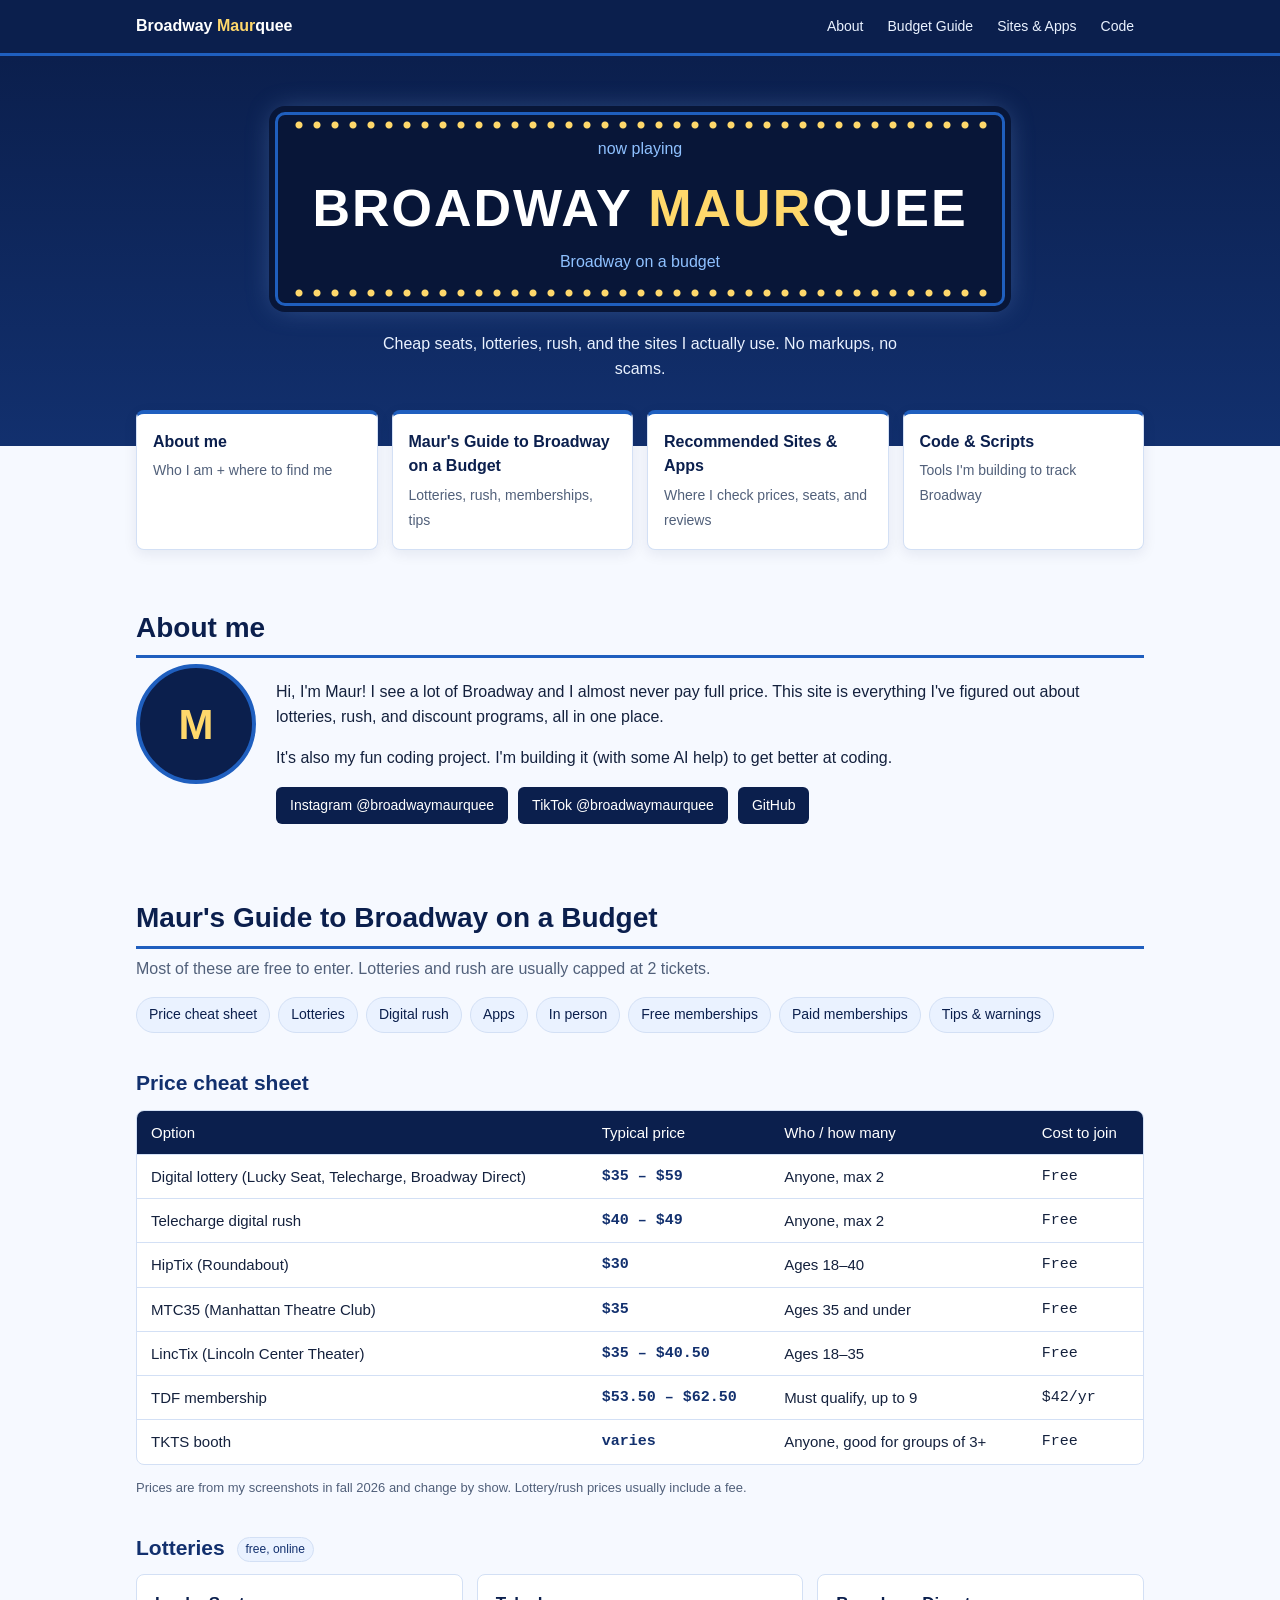
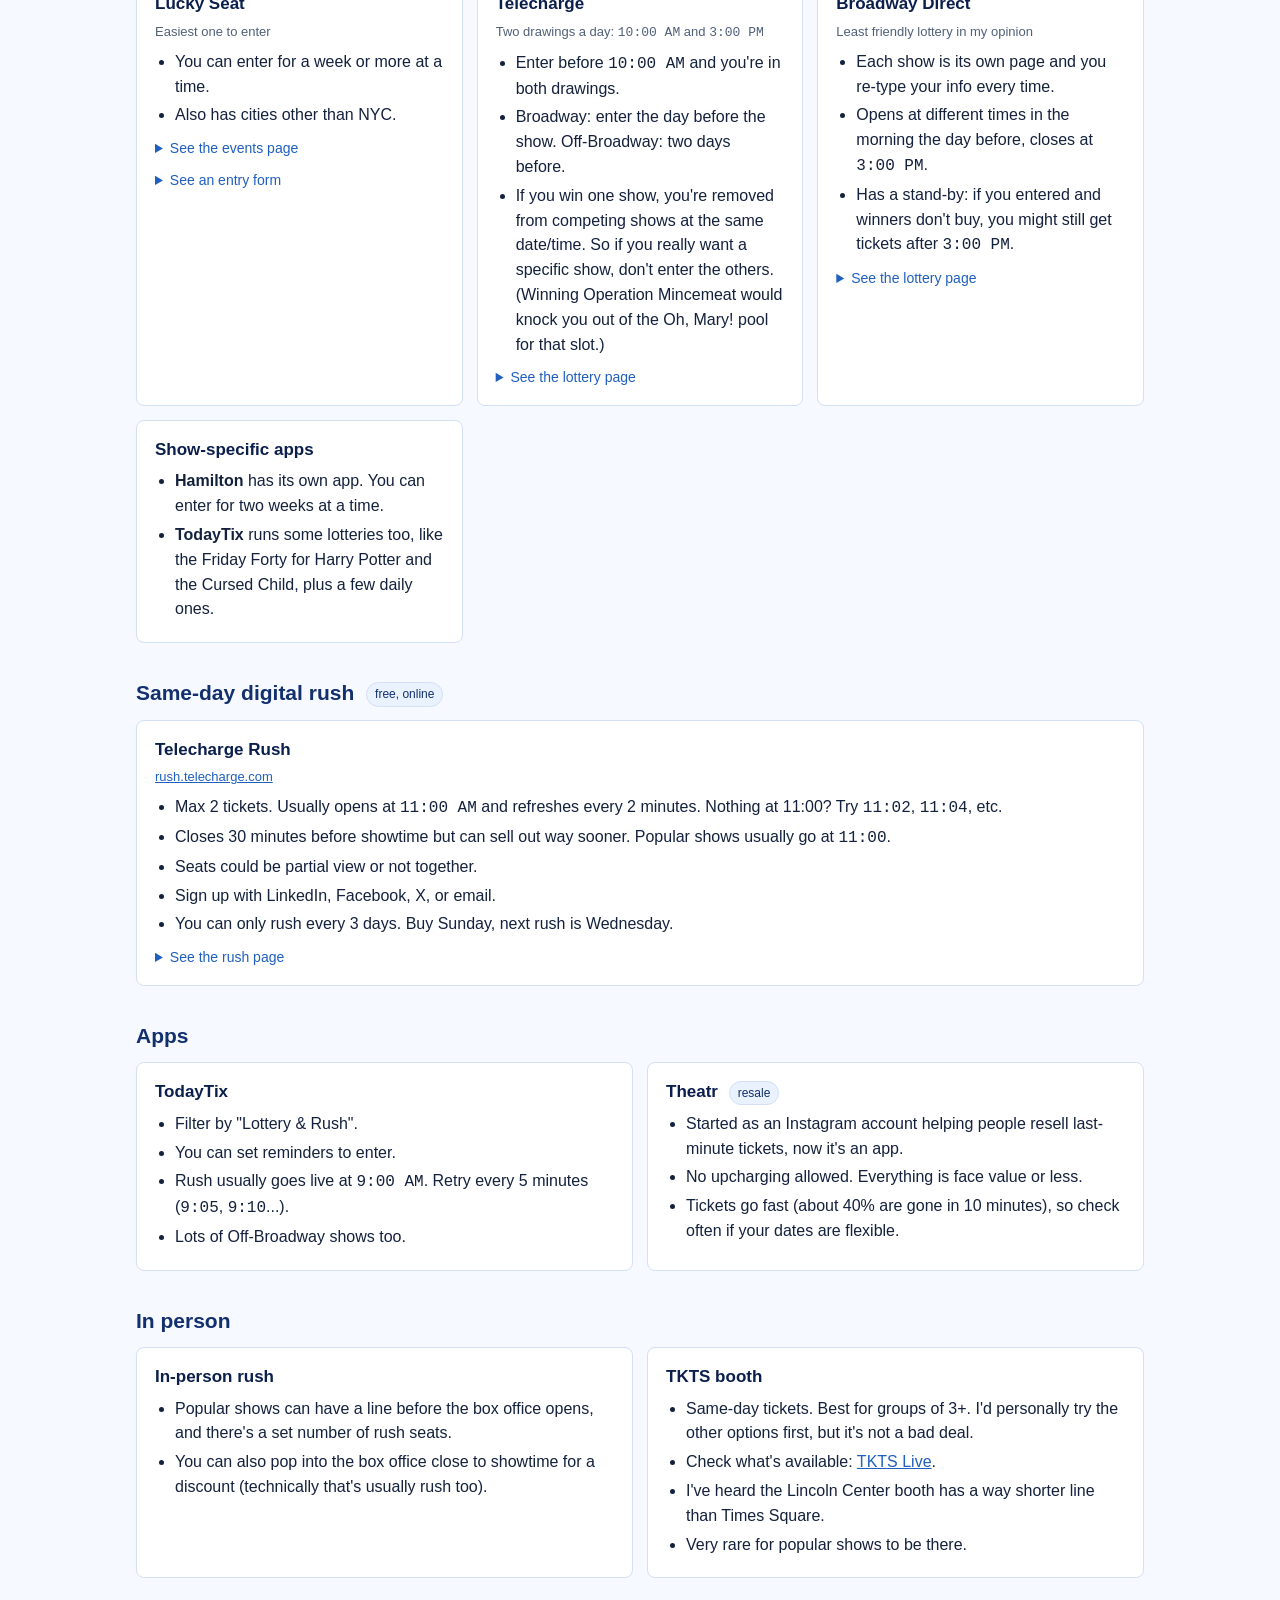
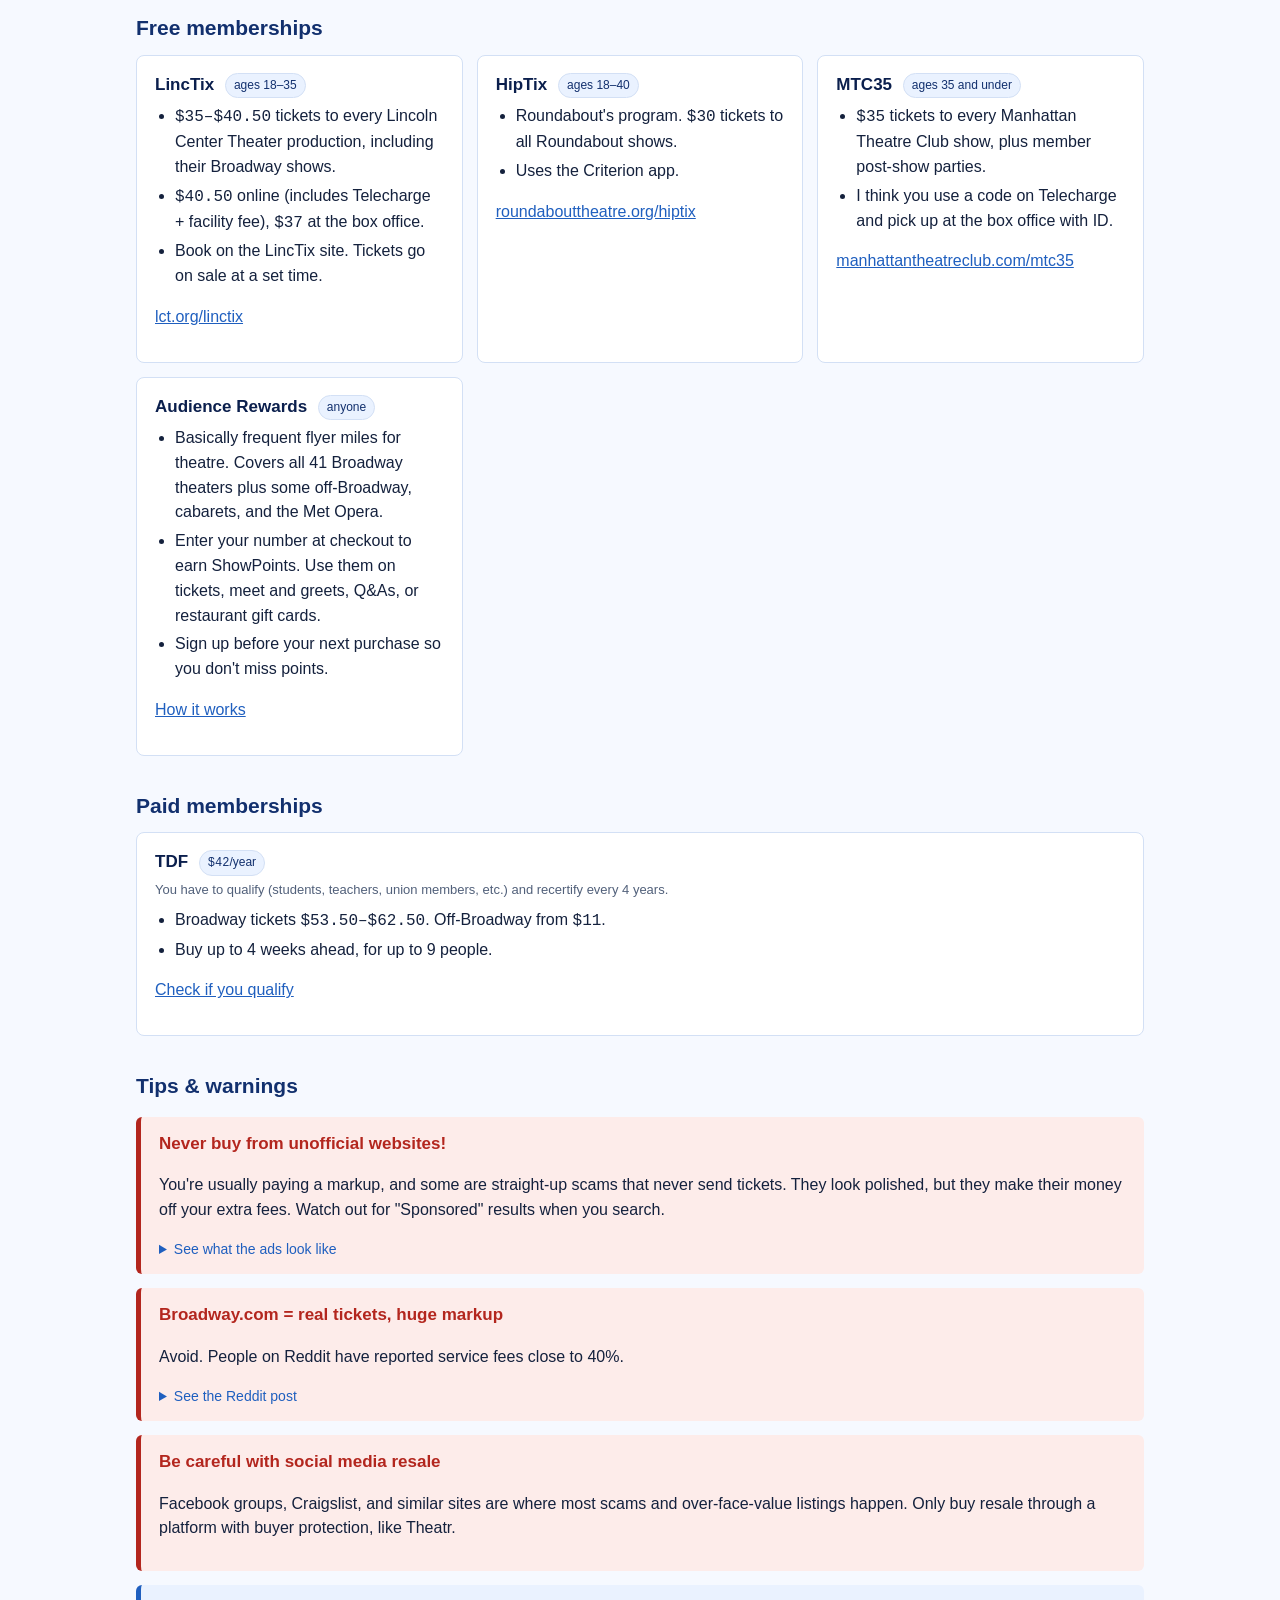
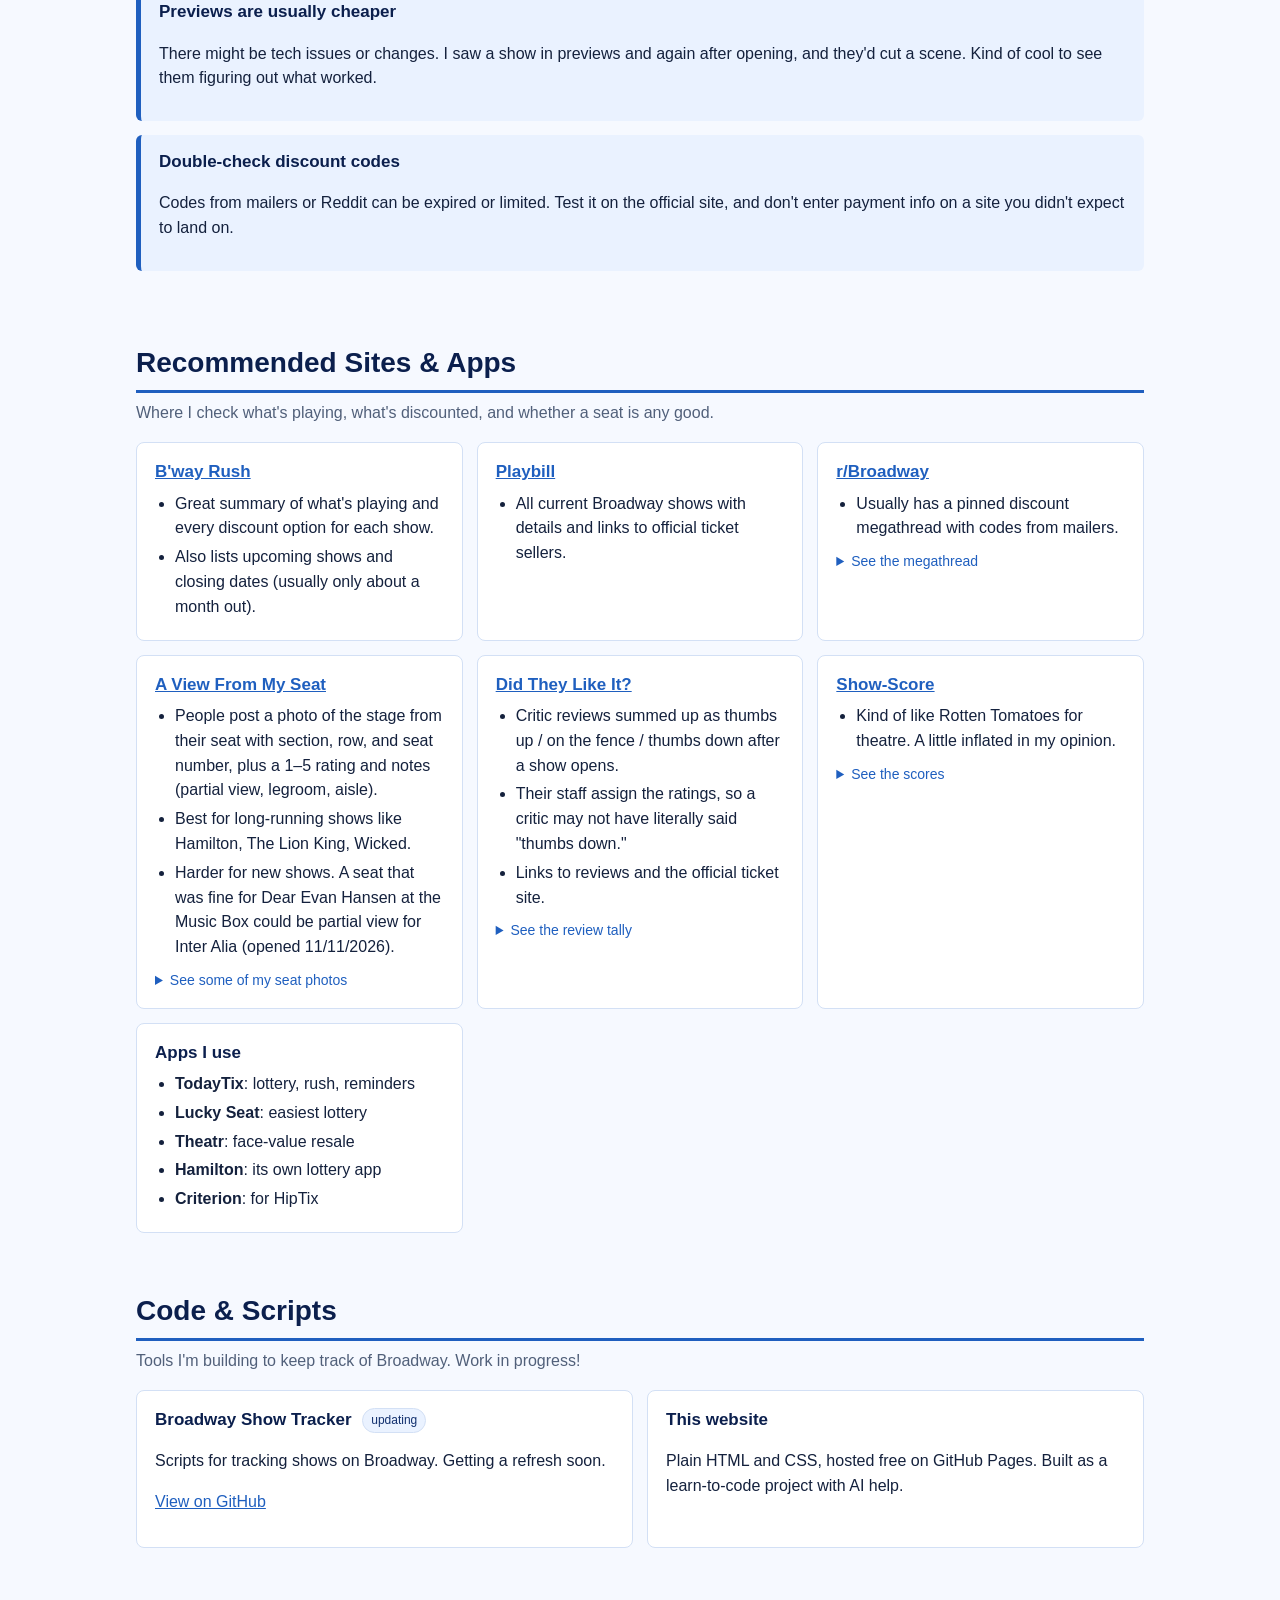
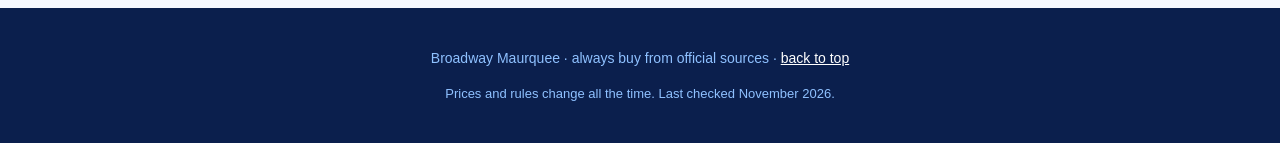
==== index.html @ ceb40b79 "First version of the Broadway Maurquee site" ====
<!doctype html>
<html lang="en">
<head>
  <meta charset="utf-8">
  <meta name="viewport" content="width=device-width, initial-scale=1">
  <title>Broadway Maurquee</title>
  <meta name="description" content="Maur's guide to seeing Broadway on a budget: lotteries, rush, memberships, and the sites I actually use.">
  <link rel="stylesheet" href="style.css">
</head>
<body>

<nav class="top">
  <div class="wrap">
    <a class="brand" href="#home">Broadway <span>Maur</span>quee</a>
    <a class="link" href="#about">About</a>
    <a class="link" href="#guide">Budget Guide</a>
    <a class="link" href="#sites">Sites &amp; Apps</a>
    <a class="link" href="#code">Code</a>
  </div>
</nav>

<!-- ================= HOME ================= -->
<header class="hero" id="home">
  <div class="marquee">
    <p>now playing</p>
    <h1>Broadway <span class="maur">Maur</span>quee</h1>
    <p>Broadway on a budget</p>
  </div>
  <p class="tag">Cheap seats, lotteries, rush, and the sites I actually use. No markups, no scams.</p>
</header>

<div class="jump">
  <a href="#about"><strong>About me</strong><span>Who I am + where to find me</span></a>
  <a href="#guide"><strong>Maur's Guide to Broadway on a Budget</strong><span>Lotteries, rush, memberships, tips</span></a>
  <a href="#sites"><strong>Recommended Sites &amp; Apps</strong><span>Where I check prices, seats, and reviews</span></a>
  <a href="#code"><strong>Code &amp; Scripts</strong><span>Tools I'm building to track Broadway</span></a>
</div>

<main>

<!-- ================= ABOUT ================= -->
<section id="about">
  <h2>About me</h2>
  <div class="about">
    <div class="avatar" aria-hidden="true">M</div>
    <div>
      <!-- TODO: rewrite this in your own words -->
      <p>Hi, I'm Maur! I see a lot of Broadway and I almost never pay full price. This site is everything I've figured out about lotteries, rush, and discount programs, all in one place.</p>
      <p>It's also my fun coding project. I'm building it (with some AI help) to get better at coding.</p>
      <ul class="socials">
        <!-- TODO: swap in your real profile links -->
        <li><a href="https://www.instagram.com/broadwaymaurquee/">Instagram @broadwaymaurquee</a></li>
        <li><a href="https://www.tiktok.com/@broadwaymaurquee">TikTok @broadwaymaurquee</a></li>
        <li><a href="#code">GitHub</a></li>
      </ul>
    </div>
  </div>
</section>

<!-- ================= GUIDE ================= -->
<section id="guide">
  <h2>Maur's Guide to Broadway on a Budget</h2>
  <p class="lede">Most of these are free to enter. Lotteries and rush are usually capped at 2 tickets.</p>
  <ul class="toc">
    <li><a href="#cheat-sheet">Price cheat sheet</a></li>
    <li><a href="#lotteries">Lotteries</a></li>
    <li><a href="#rush">Digital rush</a></li>
    <li><a href="#apps">Apps</a></li>
    <li><a href="#in-person">In person</a></li>
    <li><a href="#free-memberships">Free memberships</a></li>
    <li><a href="#paid-memberships">Paid memberships</a></li>
    <li><a href="#tips">Tips &amp; warnings</a></li>
  </ul>

  <h3 id="cheat-sheet">Price cheat sheet</h3>
  <div class="table-wrap">
    <table class="prices">
      <thead><tr><th>Option</th><th>Typical price</th><th>Who / how many</th><th>Cost to join</th></tr></thead>
      <tbody>
        <tr><td>Digital lottery (Lucky Seat, Telecharge, Broadway Direct)</td><td class="price">$35 – $59</td><td>Anyone, max 2</td><td class="num">Free</td></tr>
        <tr><td>Telecharge digital rush</td><td class="price">$40 – $49</td><td>Anyone, max 2</td><td class="num">Free</td></tr>
        <tr><td>HipTix (Roundabout)</td><td class="price">$30</td><td>Ages 18–40</td><td class="num">Free</td></tr>
        <tr><td>MTC35 (Manhattan Theatre Club)</td><td class="price">$35</td><td>Ages 35 and under</td><td class="num">Free</td></tr>
        <tr><td>LincTix (Lincoln Center Theater)</td><td class="price">$35 – $40.50</td><td>Ages 18–35</td><td class="num">Free</td></tr>
        <tr><td>TDF membership</td><td class="price">$53.50 – $62.50</td><td>Must qualify, up to 9</td><td class="num">$42/yr</td></tr>
        <tr><td>TKTS booth</td><td class="price">varies</td><td>Anyone, good for groups of 3+</td><td class="num">Free</td></tr>
      </tbody>
    </table>
  </div>
  <p class="fine">Prices are from my screenshots in fall 2026 and change by show. Lottery/rush prices usually include a fee.</p>

  <h3 id="lotteries">Lotteries <span class="pill">free, online</span></h3>
  <div class="cards">
    <div class="card">
      <h4>Lucky Seat</h4>
      <p class="meta">Easiest one to enter</p>
      <ul>
        <li>You can enter for a week or more at a time.</li>
        <li>Also has cities other than NYC.</li>
      </ul>
      <details class="shot"><summary>See the events page</summary><img src="images/luckyseat-events.jpg" alt="Lucky Seat events in New York City with per-ticket prices from $24 to $61" loading="lazy"></details>
      <details class="shot"><summary>See an entry form</summary><img src="images/luckyseat-entry.jpg" alt="Lucky Seat entry for Paranormal Activity, $40 per ticket, with a list of performances to select" loading="lazy"></details>
    </div>

    <div class="card">
      <h4>Telecharge</h4>
      <p class="meta">Two drawings a day: <span class="num">10:00 AM</span> and <span class="num">3:00 PM</span></p>
      <ul>
        <li>Enter before <span class="num">10:00 AM</span> and you're in both drawings.</li>
        <li>Broadway: enter the day before the show. Off-Broadway: two days before.</li>
        <li>If you win one show, you're removed from competing shows at the same date/time. So if you really want a specific show, don't enter the others. (Winning Operation Mincemeat would knock you out of the Oh, Mary! pool for that slot.)</li>
      </ul>
      <details class="shot"><summary>See the lottery page</summary><img src="images/telecharge-lottery.jpg" alt="Telecharge lottery page with shows like Just in Time, Operation Mincemeat, and Oh, Mary! from $45 to $59" loading="lazy"></details>
    </div>

    <div class="card">
      <h4>Broadway Direct</h4>
      <p class="meta">Least friendly lottery in my opinion</p>
      <ul>
        <li>Each show is its own page and you re-type your info every time.</li>
        <li>Opens at different times in the morning the day before, closes at <span class="num">3:00 PM</span>.</li>
        <li>Has a stand-by: if you entered and winners don't buy, you might still get tickets after <span class="num">3:00 PM</span>.</li>
      </ul>
      <details class="shot"><summary>See the lottery page</summary><img src="images/broadwaydirect-lottery.jpg" alt="Broadway Direct lottery list with Aladdin, MJ, Six, Wicked and more, $35 to $55" loading="lazy"></details>
    </div>

    <div class="card">
      <h4>Show-specific apps</h4>
      <ul>
        <li><strong>Hamilton</strong> has its own app. You can enter for two weeks at a time.</li>
        <li><strong>TodayTix</strong> runs some lotteries too, like the Friday Forty for Harry Potter and the Cursed Child, plus a few daily ones.</li>
      </ul>
    </div>
  </div>

  <h3 id="rush">Same-day digital rush <span class="pill">free, online</span></h3>
  <div class="cards">
    <div class="card">
      <h4>Telecharge Rush</h4>
      <p class="meta"><a href="https://rush.telecharge.com/">rush.telecharge.com</a></p>
      <ul>
        <li>Max 2 tickets. Usually opens at <span class="num">11:00 AM</span> and refreshes every 2 minutes. Nothing at 11:00? Try <span class="num">11:02</span>, <span class="num">11:04</span>, etc.</li>
        <li>Closes 30 minutes before showtime but can sell out way sooner. Popular shows usually go at <span class="num">11:00</span>.</li>
        <li>Seats could be partial view or not together.</li>
        <li>Sign up with LinkedIn, Facebook, X, or email.</li>
        <li>You can only rush every 3 days. Buy Sunday, next rush is Wednesday.</li>
      </ul>
      <details class="shot"><summary>See the rush page</summary><img src="images/telecharge-rush.jpg" alt="Telecharge rush page with shows like The Great Gatsby, Heathers, and Spelling Bee, mostly $49" loading="lazy"></details>
    </div>
  </div>

  <h3 id="apps">Apps</h3>
  <div class="cards">
    <div class="card">
      <h4>TodayTix</h4>
      <ul>
        <li>Filter by "Lottery &amp; Rush".</li>
        <li>You can set reminders to enter.</li>
        <li>Rush usually goes live at <span class="num">9:00 AM</span>. Retry every 5 minutes (<span class="num">9:05</span>, <span class="num">9:10</span>...).</li>
        <li>Lots of Off-Broadway shows too.</li>
      </ul>
    </div>
    <div class="card">
      <h4>Theatr <span class="pill">resale</span></h4>
      <ul>
        <li>Started as an Instagram account helping people resell last-minute tickets, now it's an app.</li>
        <li>No upcharging allowed. Everything is face value or less.</li>
        <li>Tickets go fast (about 40% are gone in 10 minutes), so check often if your dates are flexible.</li>
      </ul>
    </div>
  </div>

  <h3 id="in-person">In person</h3>
  <div class="cards">
    <div class="card">
      <h4>In-person rush</h4>
      <ul>
        <li>Popular shows can have a line before the box office opens, and there's a set number of rush seats.</li>
        <li>You can also pop into the box office close to showtime for a discount (technically that's usually rush too).</li>
      </ul>
    </div>
    <div class="card">
      <h4>TKTS booth</h4>
      <ul>
        <li>Same-day tickets. Best for groups of 3+. I'd personally try the other options first, but it's not a bad deal.</li>
        <li>Check what's available: <a href="https://www.tdf.org/discount-ticket-programs/tkts-by-tdf/tkts-live/">TKTS Live</a>.</li>
        <li>I've heard the Lincoln Center booth has a way shorter line than Times Square.</li>
        <li>Very rare for popular shows to be there.</li>
      </ul>
    </div>
  </div>

  <h3 id="free-memberships">Free memberships</h3>
  <div class="cards">
    <div class="card">
      <h4>LincTix <span class="pill">ages 18–35</span></h4>
      <ul>
        <li><span class="num">$35–$40.50</span> tickets to every Lincoln Center Theater production, including their Broadway shows.</li>
        <li><span class="num">$40.50</span> online (includes Telecharge + facility fee), <span class="num">$37</span> at the box office.</li>
        <li>Book on the LincTix site. Tickets go on sale at a set time.</li>
      </ul>
      <p><a href="https://www.lct.org/linctix/">lct.org/linctix</a></p>
    </div>
    <div class="card">
      <h4>HipTix <span class="pill">ages 18–40</span></h4>
      <ul>
        <li>Roundabout's program. <span class="num">$30</span> tickets to all Roundabout shows.</li>
        <li>Uses the Criterion app.</li>
      </ul>
      <p><a href="https://www.roundabouttheatre.org/shows/hiptix/">roundabouttheatre.org/hiptix</a></p>
    </div>
    <div class="card">
      <h4>MTC35 <span class="pill">ages 35 and under</span></h4>
      <ul>
        <li><span class="num">$35</span> tickets to every Manhattan Theatre Club show, plus member post-show parties.</li>
        <li>I think you use a code on Telecharge and pick up at the box office with ID.</li>
      </ul>
      <p><a href="https://www.manhattantheatreclub.com/_old-join/mtc35/">manhattantheatreclub.com/mtc35</a></p>
    </div>
    <div class="card">
      <h4>Audience Rewards <span class="pill">anyone</span></h4>
      <ul>
        <li>Basically frequent flyer miles for theatre. Covers all 41 Broadway theaters plus some off-Broadway, cabarets, and the Met Opera.</li>
        <li>Enter your number at checkout to earn ShowPoints. Use them on tickets, meet and greets, Q&amp;As, or restaurant gift cards.</li>
        <li>Sign up before your next purchase so you don't miss points.</li>
      </ul>
      <p><a href="https://www.audiencerewards.com/how-it-works">How it works</a></p>
    </div>
  </div>

  <h3 id="paid-memberships">Paid memberships</h3>
  <div class="cards">
    <div class="card">
      <h4>TDF <span class="pill"><span class="num">$42</span>/year</span></h4>
      <p class="meta">You have to qualify (students, teachers, union members, etc.) and recertify every 4 years.</p>
      <ul>
        <li>Broadway tickets <span class="num">$53.50–$62.50</span>. Off-Broadway from <span class="num">$11</span>.</li>
        <li>Buy up to 4 weeks ahead, for up to 9 people.</li>
      </ul>
      <p><a href="https://www.tdf.org/discount-ticket-programs/tdf-membership/tdf-membership-qualifications/">Check if you qualify</a></p>
    </div>
  </div>

  <h3 id="tips">Tips &amp; warnings</h3>
  <div class="warn">
    <h4>Never buy from unofficial websites!</h4>
    <p>You're usually paying a markup, and some are straight-up scams that never send tickets. They look polished, but they make their money off your extra fees. Watch out for "Sponsored" results when you search.</p>
    <details class="shot"><summary>See what the ads look like</summary><img src="images/unofficial-sellers.jpg" alt="Search results for 'buy broadway tickets' showing sponsored resellers at the top" loading="lazy"></details>
  </div>
  <div class="warn">
    <h4>Broadway.com = real tickets, huge markup</h4>
    <p>Avoid. People on Reddit have reported service fees close to 40%.</p>
    <details class="shot"><summary>See the Reddit post</summary><img src="images/broadwaycom-markup.jpg" alt="Reddit post about a 38.75% Broadway.com service fee" loading="lazy"></details>
  </div>
  <div class="warn">
    <h4>Be careful with social media resale</h4>
    <p>Facebook groups, Craigslist, and similar sites are where most scams and over-face-value listings happen. Only buy resale through a platform with buyer protection, like Theatr.</p>
  </div>
  <div class="tip">
    <h4>Previews are usually cheaper</h4>
    <p>There might be tech issues or changes. I saw a show in previews and again after opening, and they'd cut a scene. Kind of cool to see them figuring out what worked.</p>
  </div>
  <div class="tip">
    <h4>Double-check discount codes</h4>
    <p>Codes from mailers or Reddit can be expired or limited. Test it on the official site, and don't enter payment info on a site you didn't expect to land on.</p>
  </div>
</section>

<!-- ================= SITES ================= -->
<section id="sites">
  <h2>Recommended Sites &amp; Apps</h2>
  <p class="lede">Where I check what's playing, what's discounted, and whether a seat is any good.</p>
  <div class="cards">
    <div class="card">
      <h4><a href="https://bwayrush.com/">B'way Rush</a></h4>
      <ul>
        <li>Great summary of what's playing and every discount option for each show.</li>
        <li>Also lists upcoming shows and closing dates (usually only about a month out).</li>
      </ul>
    </div>
    <div class="card">
      <h4><a href="https://playbill.com/shows/broadway">Playbill</a></h4>
      <ul>
        <li>All current Broadway shows with details and links to official ticket sellers.</li>
      </ul>
    </div>
    <div class="card">
      <h4><a href="https://www.reddit.com/r/Broadway/">r/Broadway</a></h4>
      <ul>
        <li>Usually has a pinned discount megathread with codes from mailers.</li>
      </ul>
      <details class="shot"><summary>See the megathread</summary><img src="images/reddit-discount-thread.jpg" alt="r/Broadway Discount Megathread for Q4 2026 with codes and lottery info" loading="lazy"></details>
    </div>
    <div class="card">
      <h4><a href="https://aviewfrommyseat.com/theater/">A View From My Seat</a></h4>
      <ul>
        <li>People post a photo of the stage from their seat with section, row, and seat number, plus a 1–5 rating and notes (partial view, legroom, aisle).</li>
        <li>Best for long-running shows like Hamilton, The Lion King, Wicked.</li>
        <li>Harder for new shows. A seat that was fine for Dear Evan Hansen at the Music Box could be partial view for Inter Alia (opened 11/11/2026).</li>
      </ul>
      <details class="shot"><summary>See some of my seat photos</summary><img src="images/aviewfrommyseat.jpg" alt="A View From My Seat photos from the Broadhurst, Music Box, Studio 54, and Longacre theatres" loading="lazy"></details>
    </div>
    <div class="card">
      <h4><a href="https://didtheylikeit.com/broadway/">Did They Like It?</a></h4>
      <ul>
        <li>Critic reviews summed up as thumbs up / on the fence / thumbs down after a show opens.</li>
        <li>Their staff assign the ratings, so a critic may not have literally said "thumbs down."</li>
        <li>Links to reviews and the official ticket site.</li>
      </ul>
      <details class="shot"><summary>See the review tally</summary><img src="images/didtheylikeit.jpg" alt="Did They Like It? review tallies for Wanted, A Few Good Men, The Imaginary Invalid, 860, and Other Desert Cities" loading="lazy"></details>
    </div>
    <div class="card">
      <h4><a href="https://www.show-score.com/">Show-Score</a></h4>
      <ul>
        <li>Kind of like Rotten Tomatoes for theatre. A little inflated in my opinion.</li>
      </ul>
      <details class="shot"><summary>See the scores</summary><img src="images/showscore.jpg" alt="Show-Score grid of shows with scores from 72 to 90" loading="lazy"></details>
    </div>
    <div class="card">
      <h4>Apps I use</h4>
      <ul>
        <li><strong>TodayTix</strong>: lottery, rush, reminders</li>
        <li><strong>Lucky Seat</strong>: easiest lottery</li>
        <li><strong>Theatr</strong>: face-value resale</li>
        <li><strong>Hamilton</strong>: its own lottery app</li>
        <li><strong>Criterion</strong>: for HipTix</li>
      </ul>
    </div>
  </div>
</section>

<!-- ================= CODE ================= -->
<section id="code">
  <h2>Code &amp; Scripts</h2>
  <p class="lede">Tools I'm building to keep track of Broadway. Work in progress!</p>
  <div class="cards">
    <div class="card">
      <h4>Broadway Show Tracker <span class="pill">updating</span></h4>
      <p>Scripts for tracking shows on Broadway. Getting a refresh soon.</p>
      <!-- TODO: replace YOUR-GITHUB-USERNAME -->
      <p><a href="https://github.com/YOUR-GITHUB-USERNAME/Broadway-Show-Tracker">View on GitHub</a></p>
    </div>
    <div class="card">
      <h4>This website</h4>
      <p>Plain HTML and CSS, hosted free on GitHub Pages. Built as a learn-to-code project with AI help.</p>
    </div>
  </div>
</section>

</main>

<footer>
  <p>Broadway Maurquee &middot; always buy from official sources &middot; <a href="#home">back to top</a></p>
  <p class="fine" style="color:var(--sky)">Prices and rules change all the time. Last checked November 2026.</p>
</footer>

</body>
</html>
---- style.css ----
/* Broadway Maurquee — colors live here so they're easy to change */
:root {
  --navy: #0b1f4d;
  --navy-2: #12306e;
  --blue: #1f5fbf;
  --sky: #8fc1ff;
  --ice: #eaf2ff;
  --paper: #f6f9ff;
  --ink: #14213d;
  --muted: #51607a;
  --bulb: #ffd86b;
  --warn: #b3261e;
  --warn-bg: #fdecea;
  --line: #d3e0f5;
}

* { box-sizing: border-box; }
html { scroll-behavior: smooth; scroll-padding-top: 64px; }
body {
  margin: 0;
  font-family: Tahoma, Verdana, Segoe, sans-serif;
  color: var(--ink);
  background: var(--paper);
  line-height: 1.55;
}
a { color: var(--blue); }
a:hover { color: var(--navy); }
img { max-width: 100%; height: auto; display: block; }

/* numbers, prices, times */
.num, table.prices td.price, code {
  font-family: Consolas, "Courier New", monospace;
}

/* ---------- nav ---------- */
nav.top {
  position: sticky; top: 0; z-index: 10;
  background: var(--navy);
  border-bottom: 3px solid var(--blue);
}
nav.top .wrap {
  display: flex; align-items: center; gap: 4px;
  overflow-x: auto; white-space: nowrap;
  padding: 0 16px; max-width: 1040px; margin: 0 auto;
}
nav.top .brand { color: #fff; font-weight: bold; text-decoration: none; margin-right: auto; padding: 14px 8px 14px 0; }
nav.top .brand span { color: var(--bulb); }
nav.top a.link { color: var(--ice); text-decoration: none; padding: 14px 10px; font-size: 14px; }
nav.top a.link:hover { color: #fff; background: var(--navy-2); }

/* ---------- hero / marquee ---------- */
header.hero {
  background: linear-gradient(180deg, var(--navy) 0%, var(--navy-2) 100%);
  color: #fff; text-align: center; padding: 56px 16px 64px;
}
.marquee {
  display: inline-block; padding: 22px 34px; border-radius: 10px;
  background: #081638; border: 3px solid var(--blue);
  box-shadow: 0 0 0 6px #081638, 0 0 28px rgba(143,193,255,.35);
  position: relative;
}
.marquee::before, .marquee::after {
  content: ""; position: absolute; left: 12px; right: 12px; height: 8px;
  background: radial-gradient(circle, var(--bulb) 3px, transparent 4px) 0 0 / 18px 8px repeat-x;
}
.marquee::before { top: 6px; }
.marquee::after { bottom: 6px; }
.marquee h1 { margin: 6px 0 2px; font-size: clamp(28px, 6vw, 52px); letter-spacing: 2px; text-transform: uppercase; }
.marquee h1 .maur { color: var(--bulb); }
.marquee p { margin: 0 0 6px; color: var(--sky); }
header.hero .tag { max-width: 560px; margin: 26px auto 0; color: var(--ice); }

.jump {
  display: grid; grid-template-columns: repeat(auto-fit, minmax(200px, 1fr)); gap: 14px;
  max-width: 1040px; margin: -36px auto 0; padding: 0 16px; position: relative;
}
.jump a {
  background: #fff; border: 1px solid var(--line); border-top: 4px solid var(--blue);
  border-radius: 8px; padding: 16px; text-decoration: none; color: var(--ink);
  box-shadow: 0 4px 14px rgba(11,31,77,.08);
}
.jump a:hover { border-top-color: var(--bulb); }
.jump strong { display: block; color: var(--navy); margin-bottom: 4px; }
.jump span { font-size: 14px; color: var(--muted); }

/* ---------- sections ---------- */
main { max-width: 1040px; margin: 0 auto; padding: 0 16px 60px; }
section { padding-top: 56px; }
h2 {
  color: var(--navy); font-size: 28px; margin: 0 0 6px;
  border-bottom: 3px solid var(--blue); padding-bottom: 6px;
}
h3 { color: var(--navy-2); margin: 34px 0 10px; font-size: 21px; }
h4 { margin: 0 0 6px; color: var(--navy); font-size: 17px; }
.lede { color: var(--muted); margin-top: 8px; }

.toc { display: flex; flex-wrap: wrap; gap: 8px; margin: 16px 0 0; padding: 0; list-style: none; }
.toc a {
  display: inline-block; padding: 6px 12px; border-radius: 999px; font-size: 14px;
  background: var(--ice); color: var(--navy); text-decoration: none; border: 1px solid var(--line);
}
.toc a:hover { background: var(--blue); color: #fff; }

.cards { display: grid; grid-template-columns: repeat(auto-fit, minmax(280px, 1fr)); gap: 14px; }
.card {
  background: #fff; border: 1px solid var(--line); border-radius: 8px; padding: 16px 18px;
}
.card ul { margin: 6px 0 0; padding-left: 20px; }
.card li { margin: 4px 0; }
.card .meta { font-size: 13px; color: var(--muted); margin: -2px 0 8px; }
.pill {
  display: inline-block; font-size: 12px; padding: 2px 8px; border-radius: 999px;
  background: var(--ice); color: var(--navy-2); border: 1px solid var(--line); margin-left: 6px;
  vertical-align: middle; font-weight: normal;
}

/* price cheat sheet */
.table-wrap { overflow-x: auto; background: #fff; border: 1px solid var(--line); border-radius: 8px; }
table.prices { border-collapse: collapse; width: 100%; min-width: 560px; font-size: 15px; }
table.prices th, table.prices td { padding: 10px 14px; text-align: left; border-bottom: 1px solid var(--line); }
table.prices th { background: var(--navy); color: #fff; font-weight: normal; }
table.prices td.price { white-space: nowrap; color: var(--navy-2); font-weight: bold; }
table.prices tr:last-child td { border-bottom: 0; }
.fine { font-size: 13px; color: var(--muted); }

/* screenshots */
details.shot { margin-top: 10px; }
details.shot summary { cursor: pointer; color: var(--blue); font-size: 14px; }
details.shot img { margin-top: 10px; border: 1px solid var(--line); border-radius: 6px; }

/* callouts */
.warn {
  background: var(--warn-bg); border-left: 5px solid var(--warn);
  padding: 14px 18px; border-radius: 6px; margin: 14px 0;
}
.warn h4 { color: var(--warn); }
.tip { background: var(--ice); border-left: 5px solid var(--blue); padding: 14px 18px; border-radius: 6px; margin: 14px 0; }

/* about */
.about { display: grid; grid-template-columns: 120px 1fr; gap: 20px; align-items: start; }
.avatar {
  width: 120px; height: 120px; border-radius: 50%; background: var(--navy);
  display: grid; place-items: center; color: var(--bulb); font-size: 42px; font-weight: bold;
  border: 4px solid var(--blue);
}
.socials { display: flex; flex-wrap: wrap; gap: 10px; margin-top: 12px; padding: 0; list-style: none; }
.socials a {
  display: inline-block; padding: 8px 14px; border-radius: 6px; background: var(--navy);
  color: #fff; text-decoration: none; font-size: 14px;
}
.socials a:hover { background: var(--blue); }

footer { background: var(--navy); color: var(--sky); text-align: center; padding: 26px 16px; font-size: 14px; }
footer a { color: #fff; }

@media (max-width: 560px) {
  .about { grid-template-columns: 1fr; }
  .avatar { width: 90px; height: 90px; font-size: 32px; }
  .marquee { padding: 20px 18px; }
  h2 { font-size: 24px; }
}
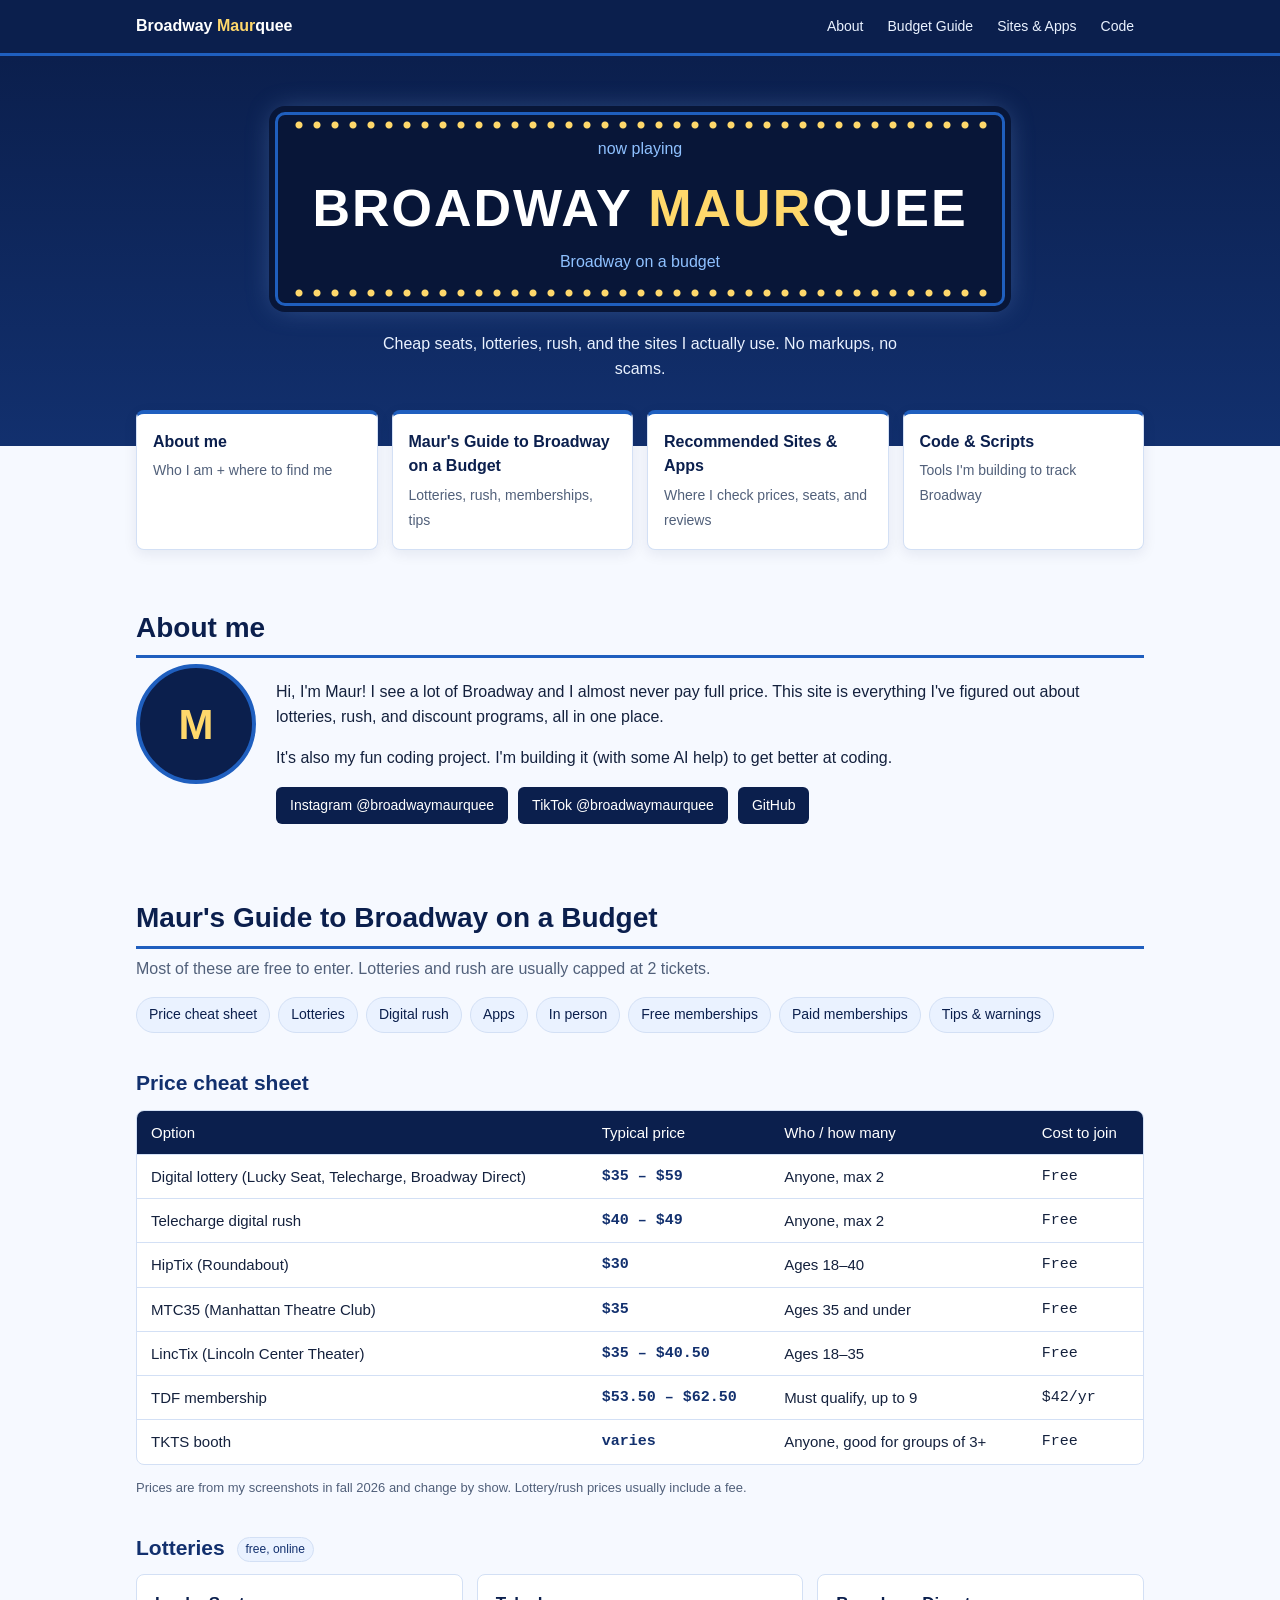
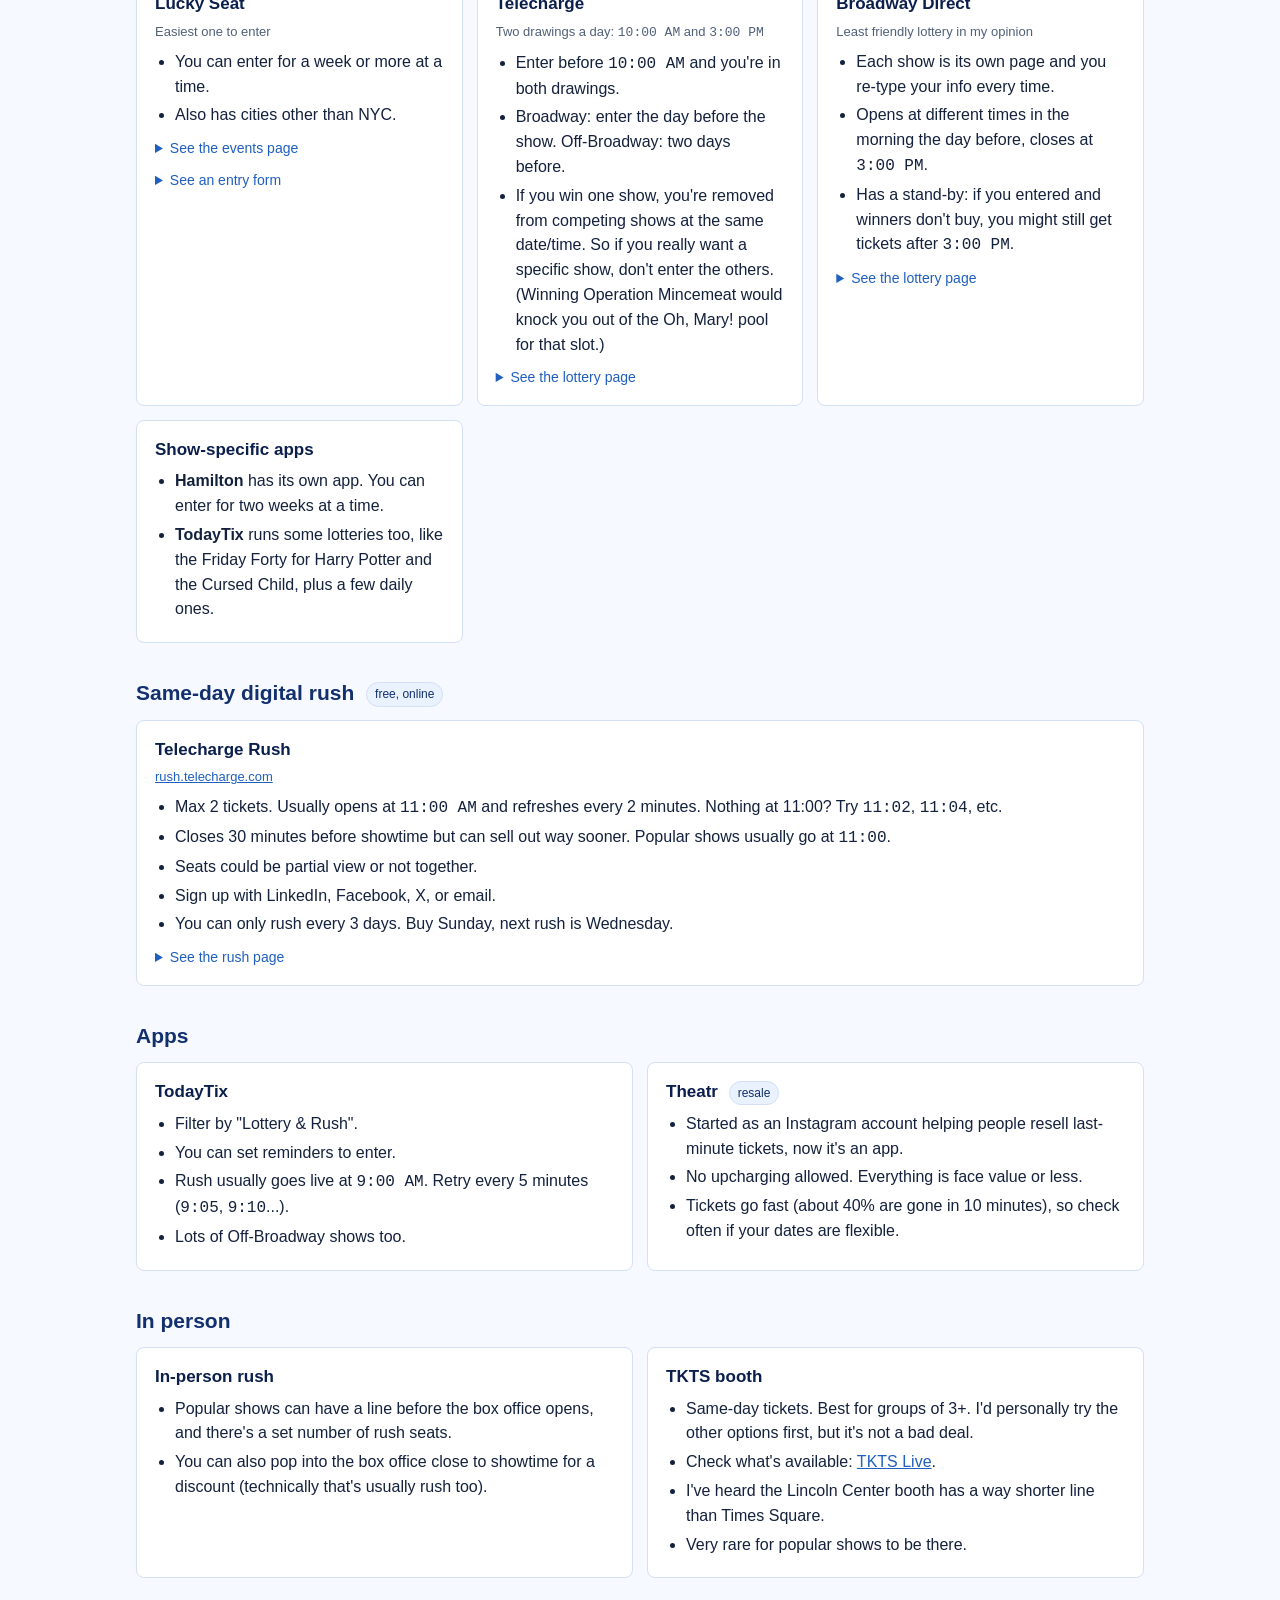
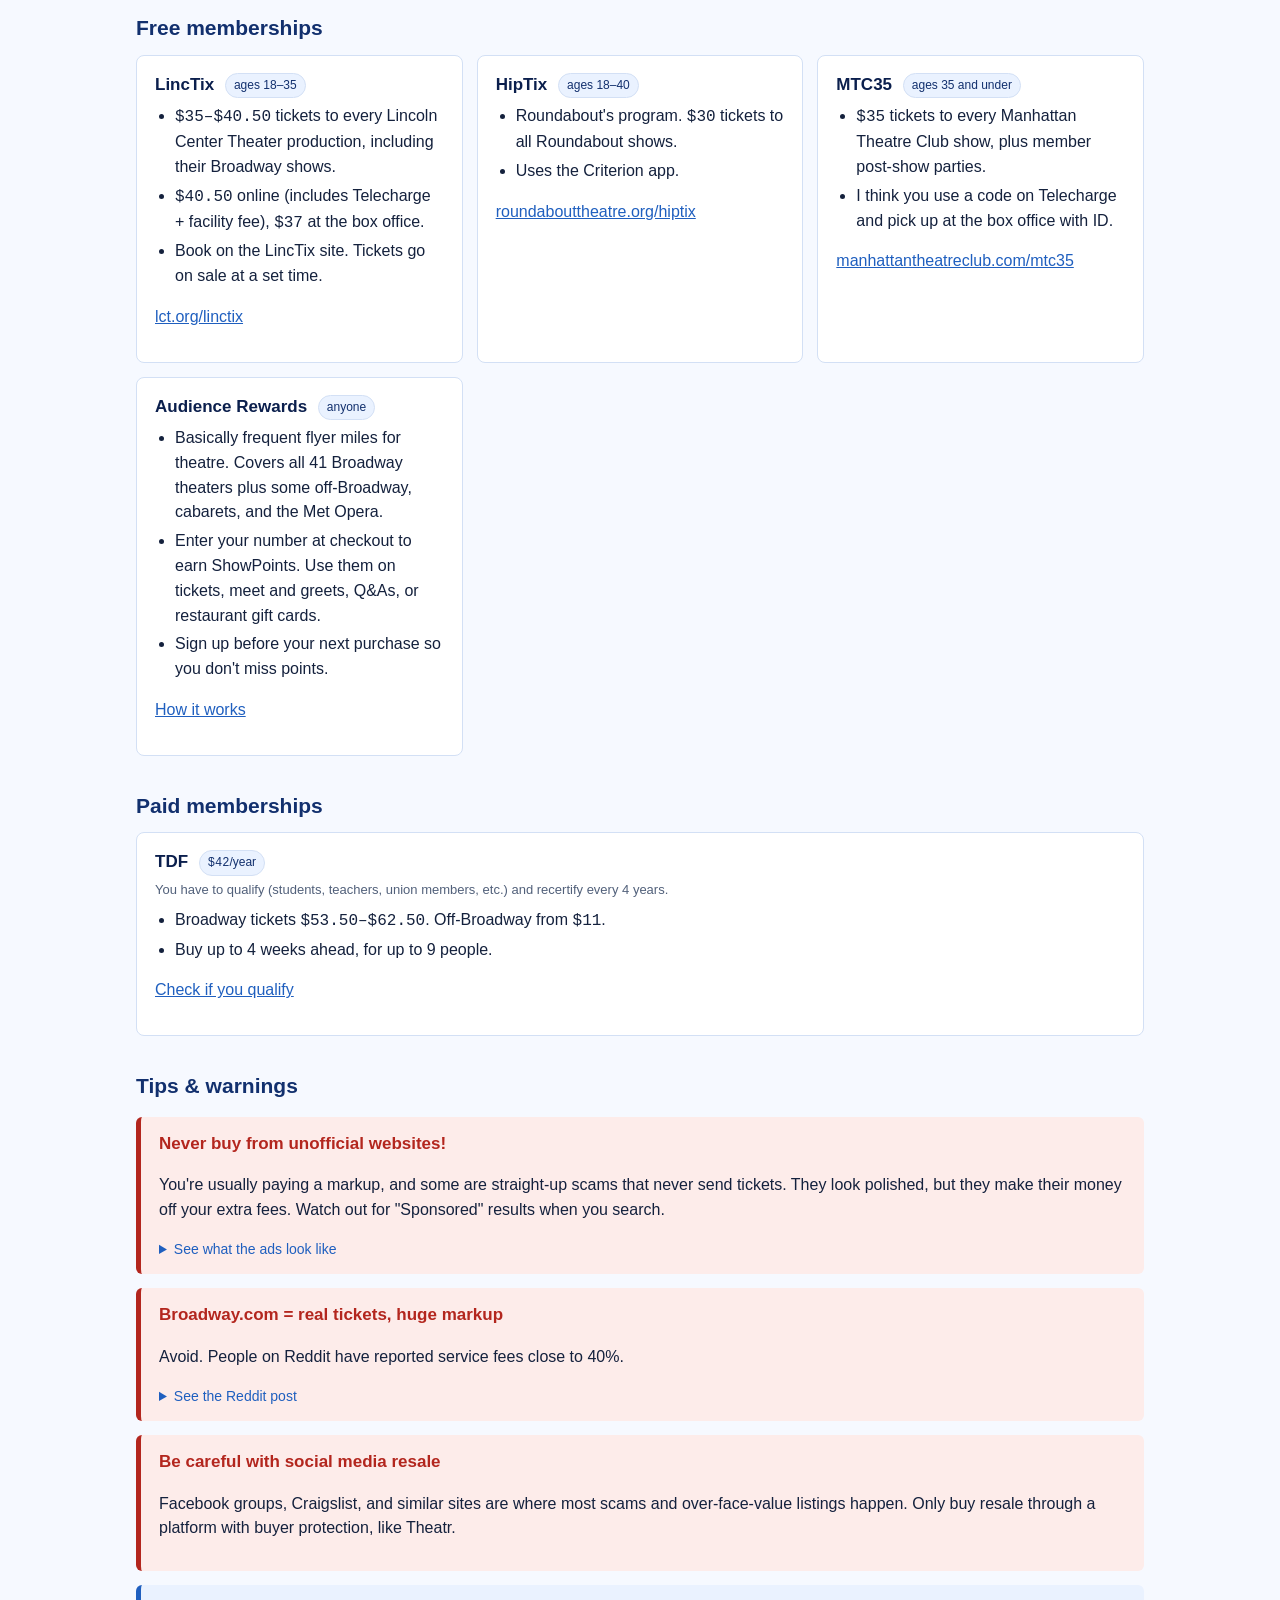
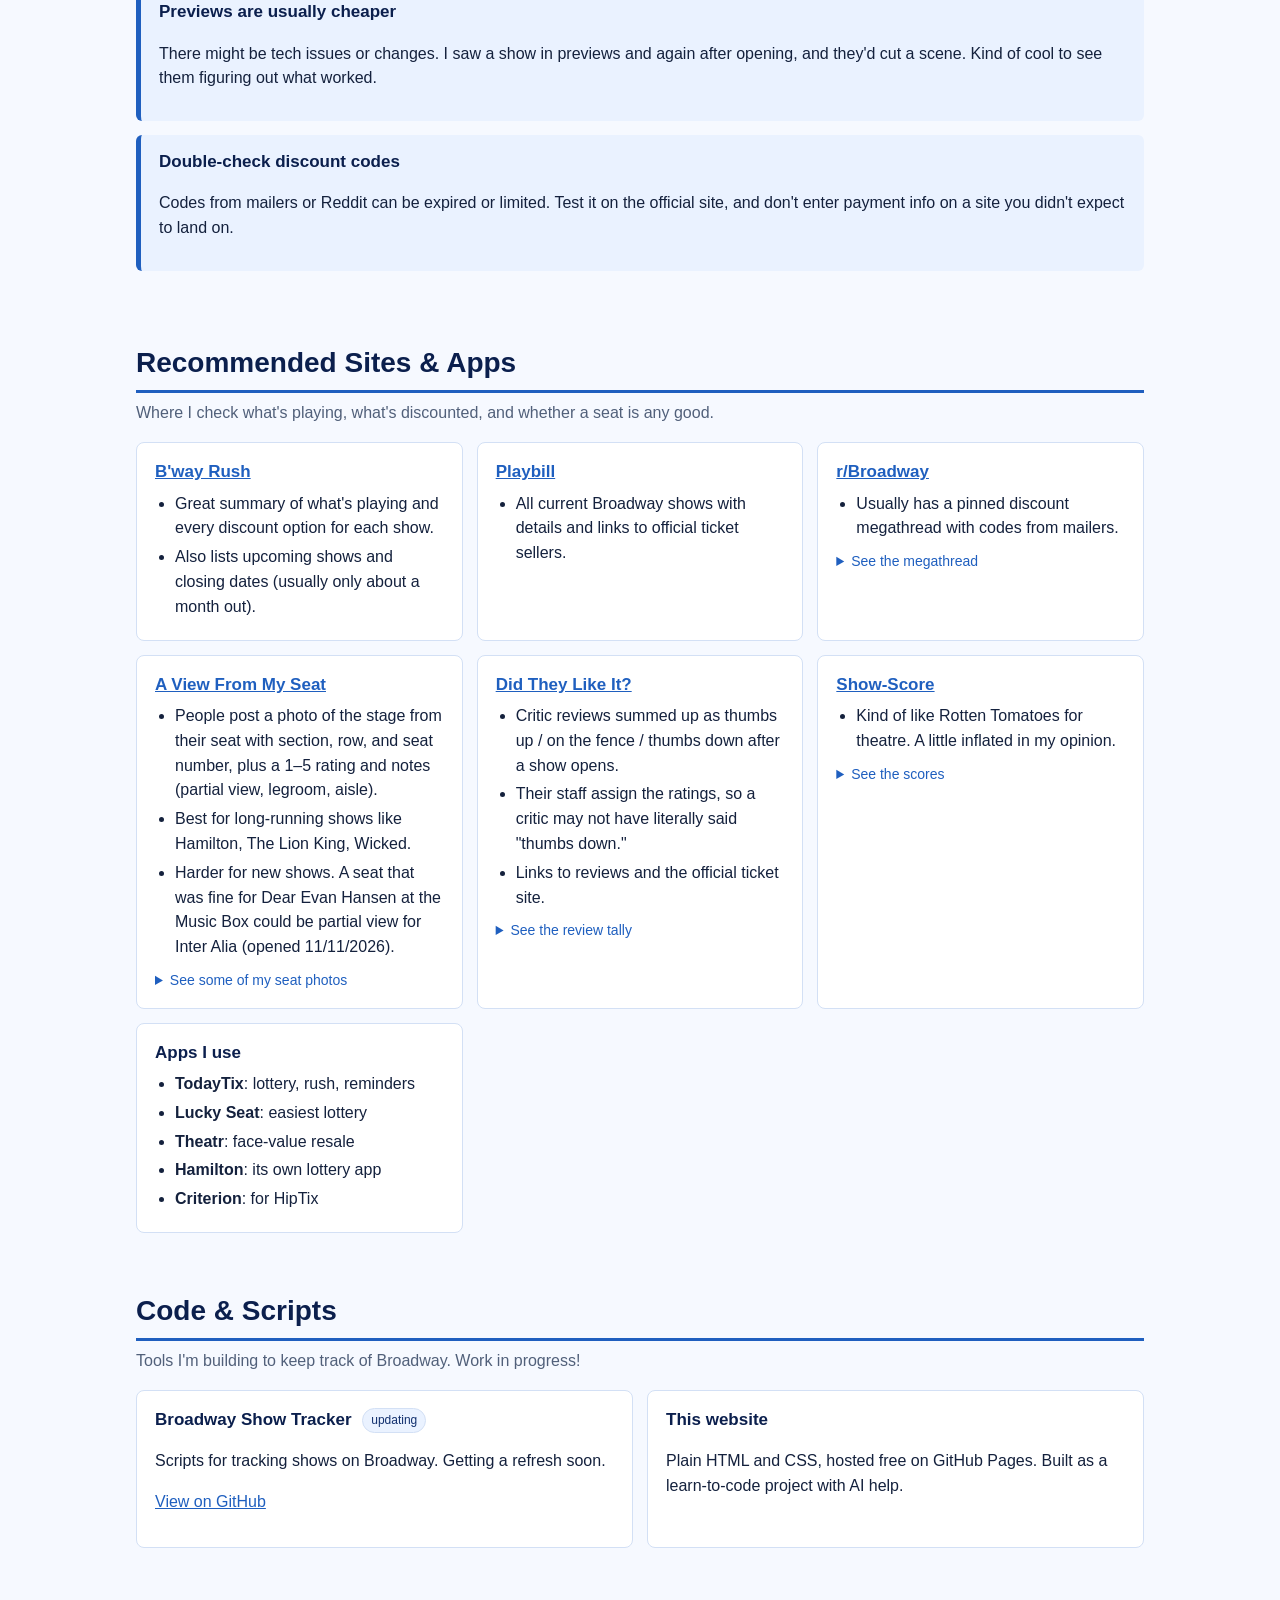
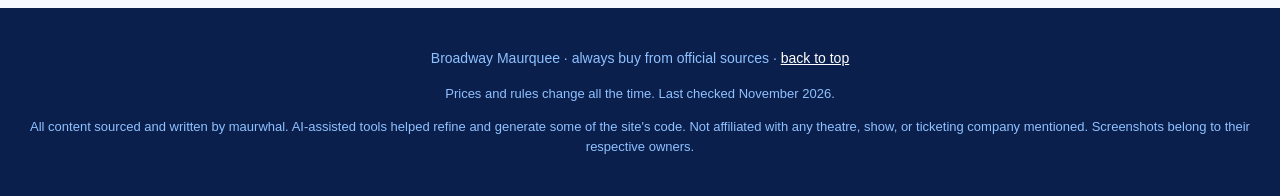
==== commit 8c113f30: "Add AI-assistance notice and disclaimer" ====
--- a/index.html
+++ b/index.html
@@ -352,6 +352,7 @@
 <footer>
   <p>Broadway Maurquee &middot; always buy from official sources &middot; <a href="#home">back to top</a></p>
   <p class="fine" style="color:var(--sky)">Prices and rules change all the time. Last checked November 2026.</p>
+  <p class="fine" style="color:var(--sky)">All content sourced and written by maurwhal. AI-assisted tools helped refine and generate some of the site's code. Not affiliated with any theatre, show, or ticketing company mentioned. Screenshots belong to their respective owners.</p>
 </footer>
 
 </body>
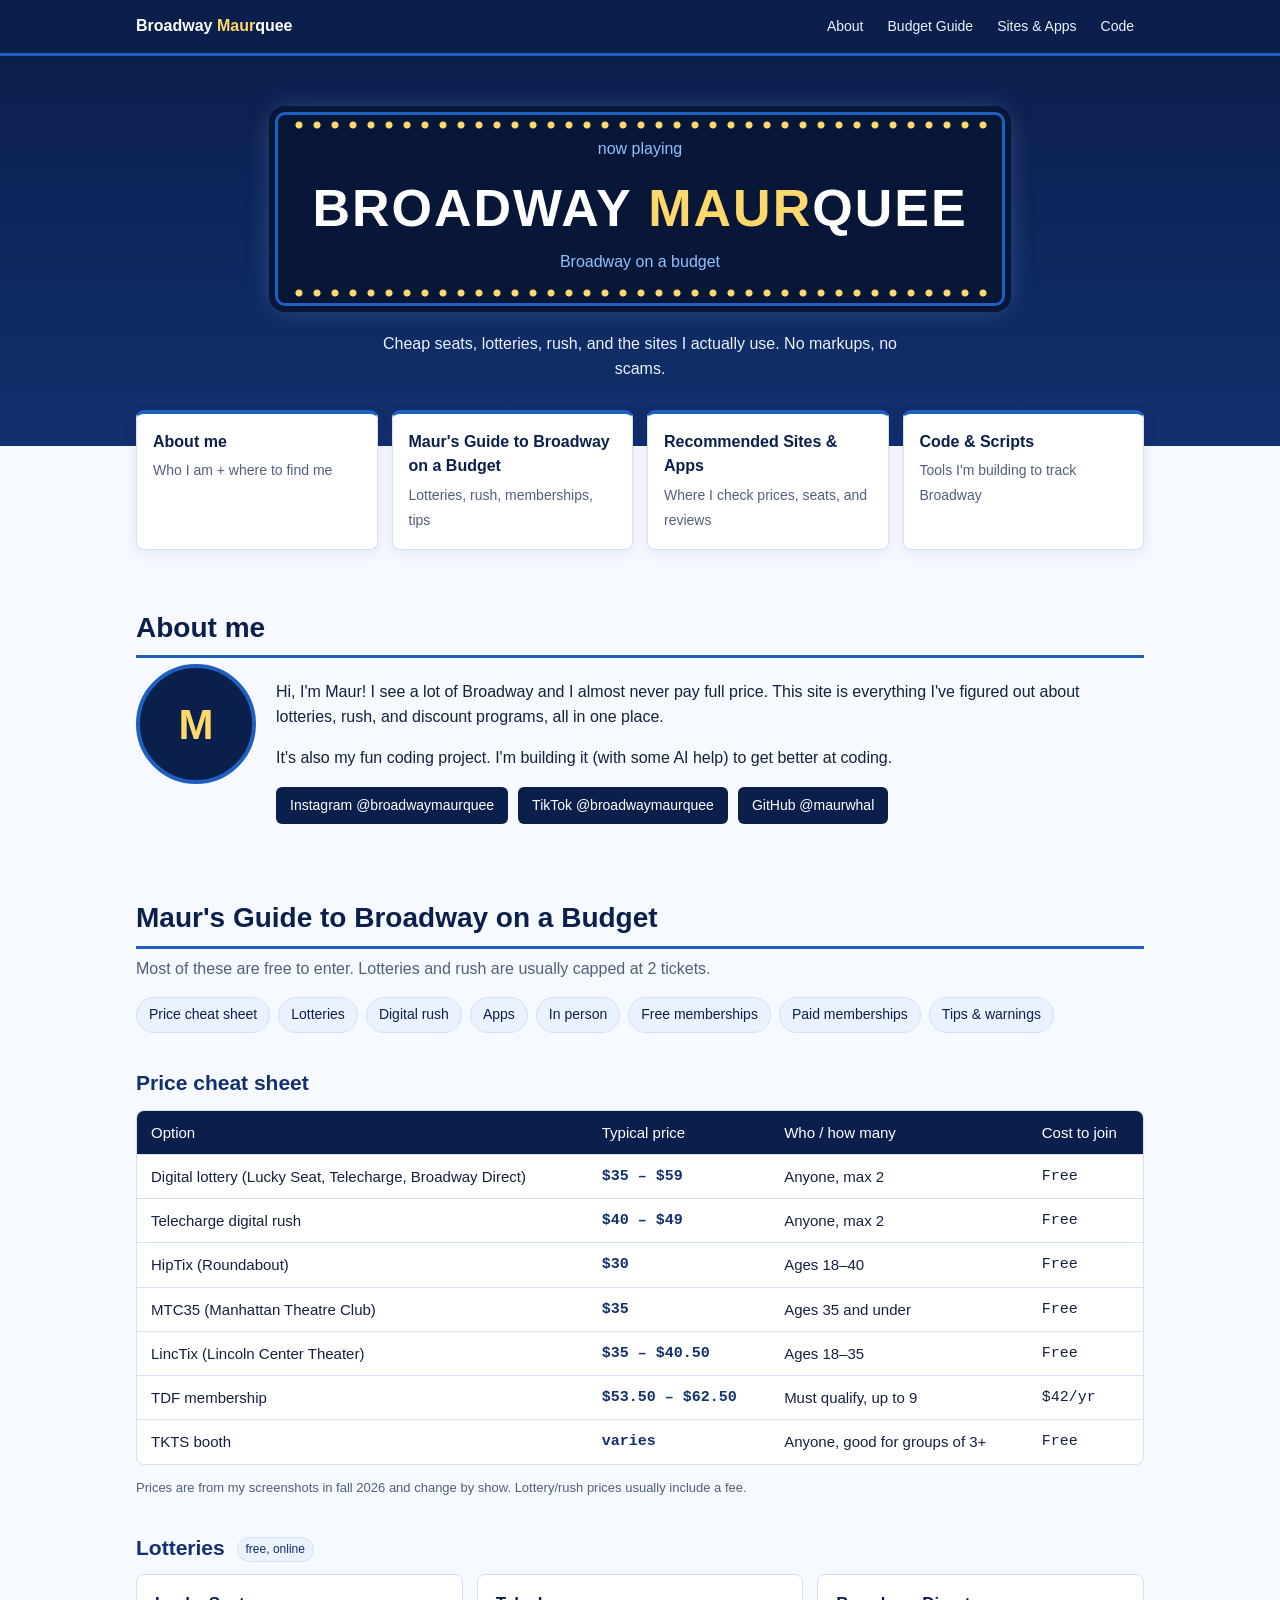
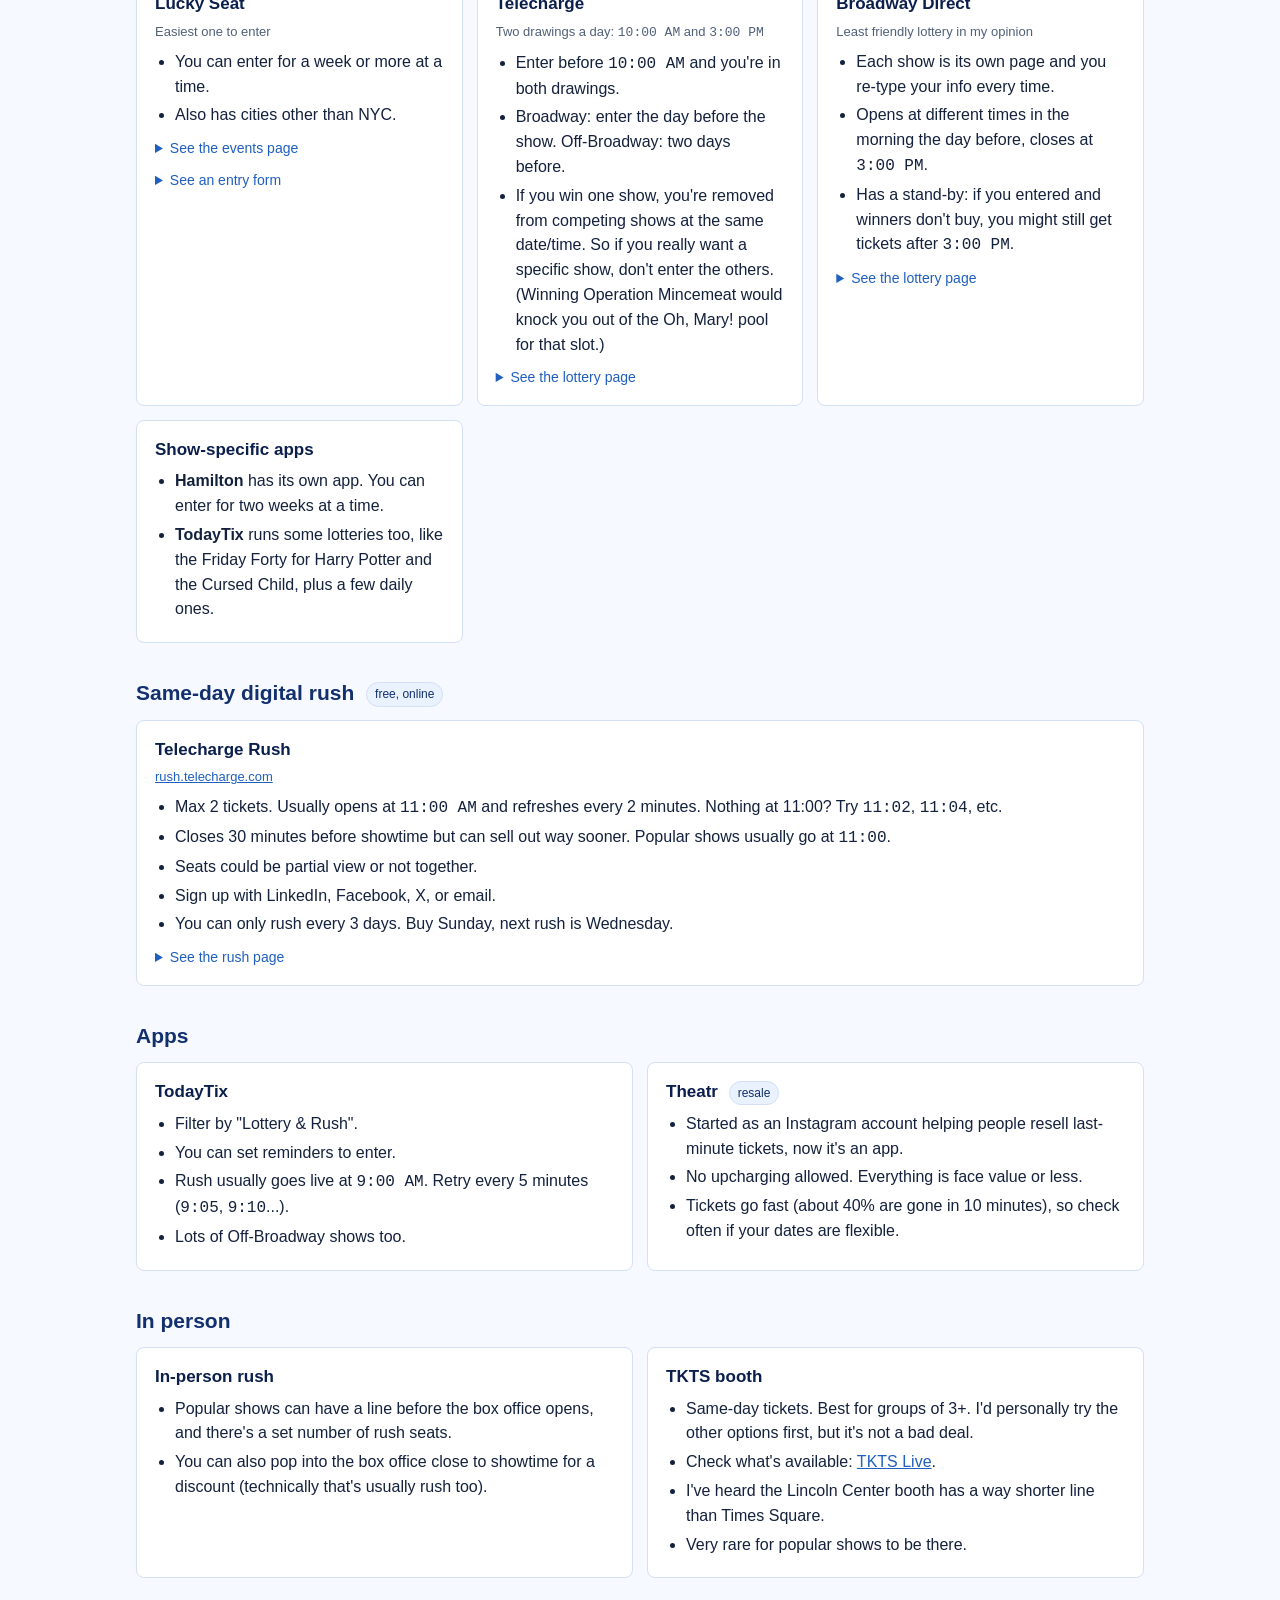
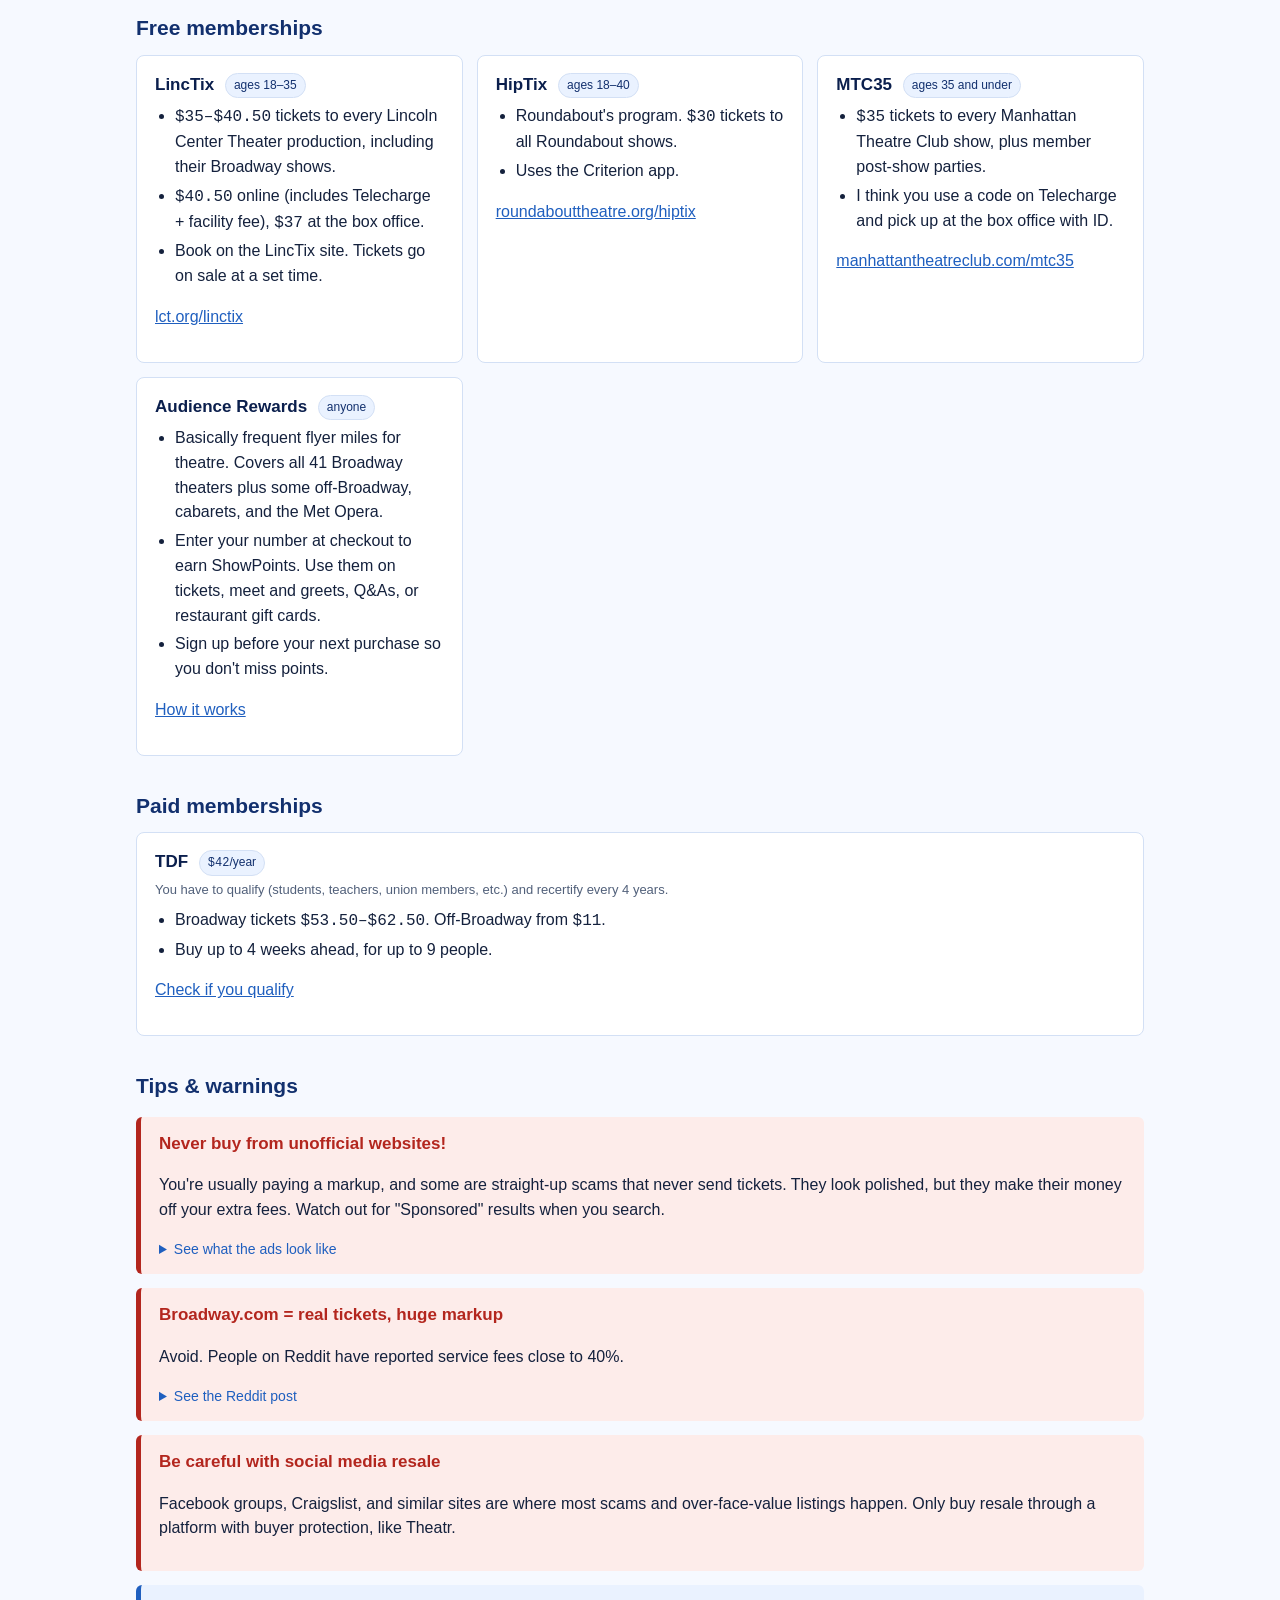
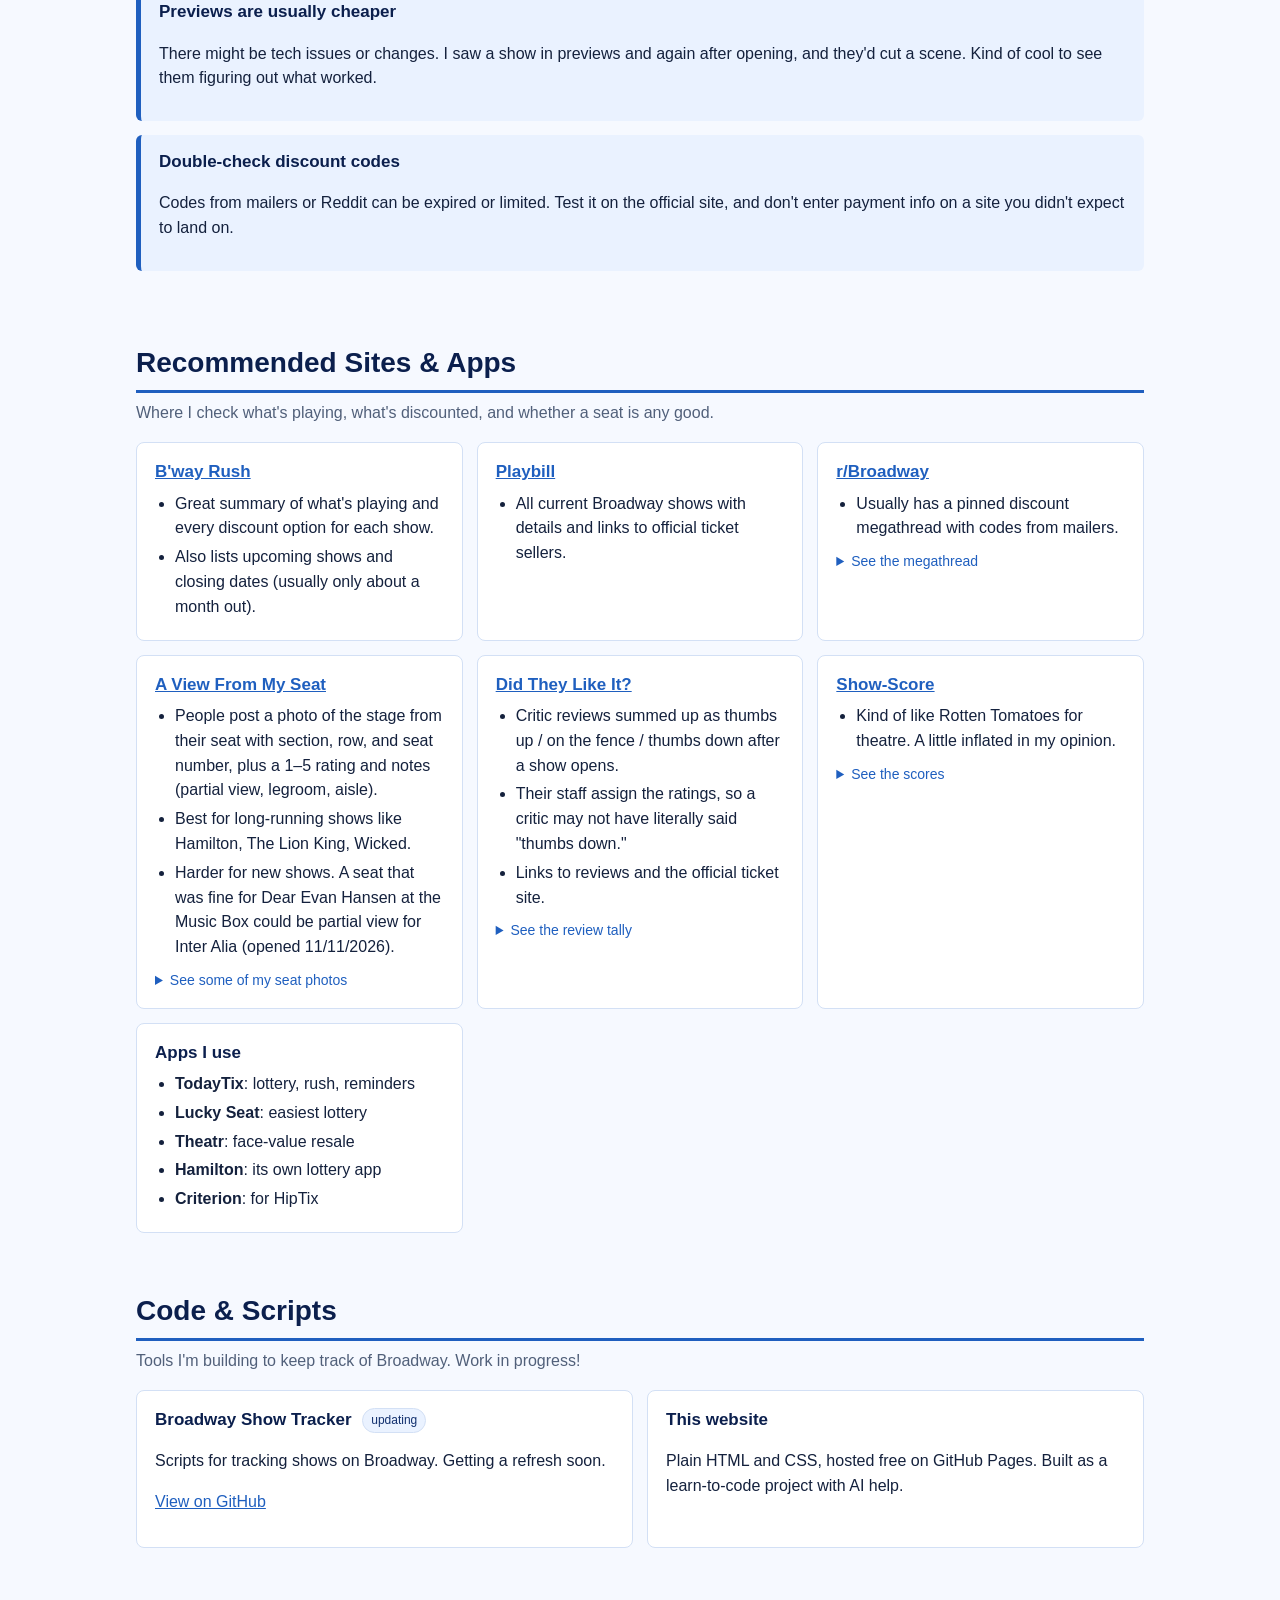
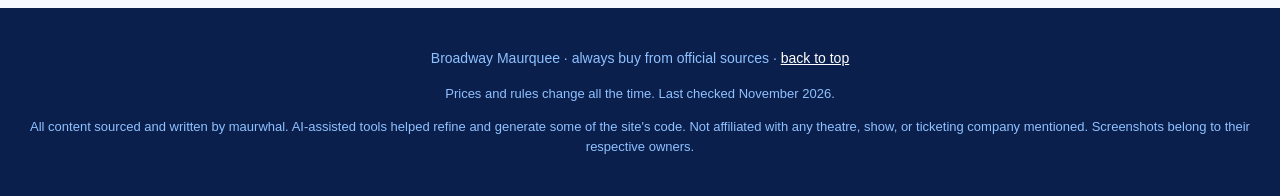
==== commit fbf84892: "Add GitHub links" ====
--- a/index.html
+++ b/index.html
@@ -51,7 +51,7 @@
         <!-- TODO: swap in your real profile links -->
         <li><a href="https://www.instagram.com/broadwaymaurquee/">Instagram @broadwaymaurquee</a></li>
         <li><a href="https://www.tiktok.com/@broadwaymaurquee">TikTok @broadwaymaurquee</a></li>
-        <li><a href="#code">GitHub</a></li>
+        <li><a href="https://github.com/maurwhal">GitHub @maurwhal</a></li>
       </ul>
     </div>
   </div>
@@ -337,8 +337,7 @@
     <div class="card">
       <h4>Broadway Show Tracker <span class="pill">updating</span></h4>
       <p>Scripts for tracking shows on Broadway. Getting a refresh soon.</p>
-      <!-- TODO: replace YOUR-GITHUB-USERNAME -->
-      <p><a href="https://github.com/YOUR-GITHUB-USERNAME/Broadway-Show-Tracker">View on GitHub</a></p>
+      <p><a href="https://github.com/maurwhal/Broadway-Show-Tracker">View on GitHub</a></p>
     </div>
     <div class="card">
       <h4>This website</h4>
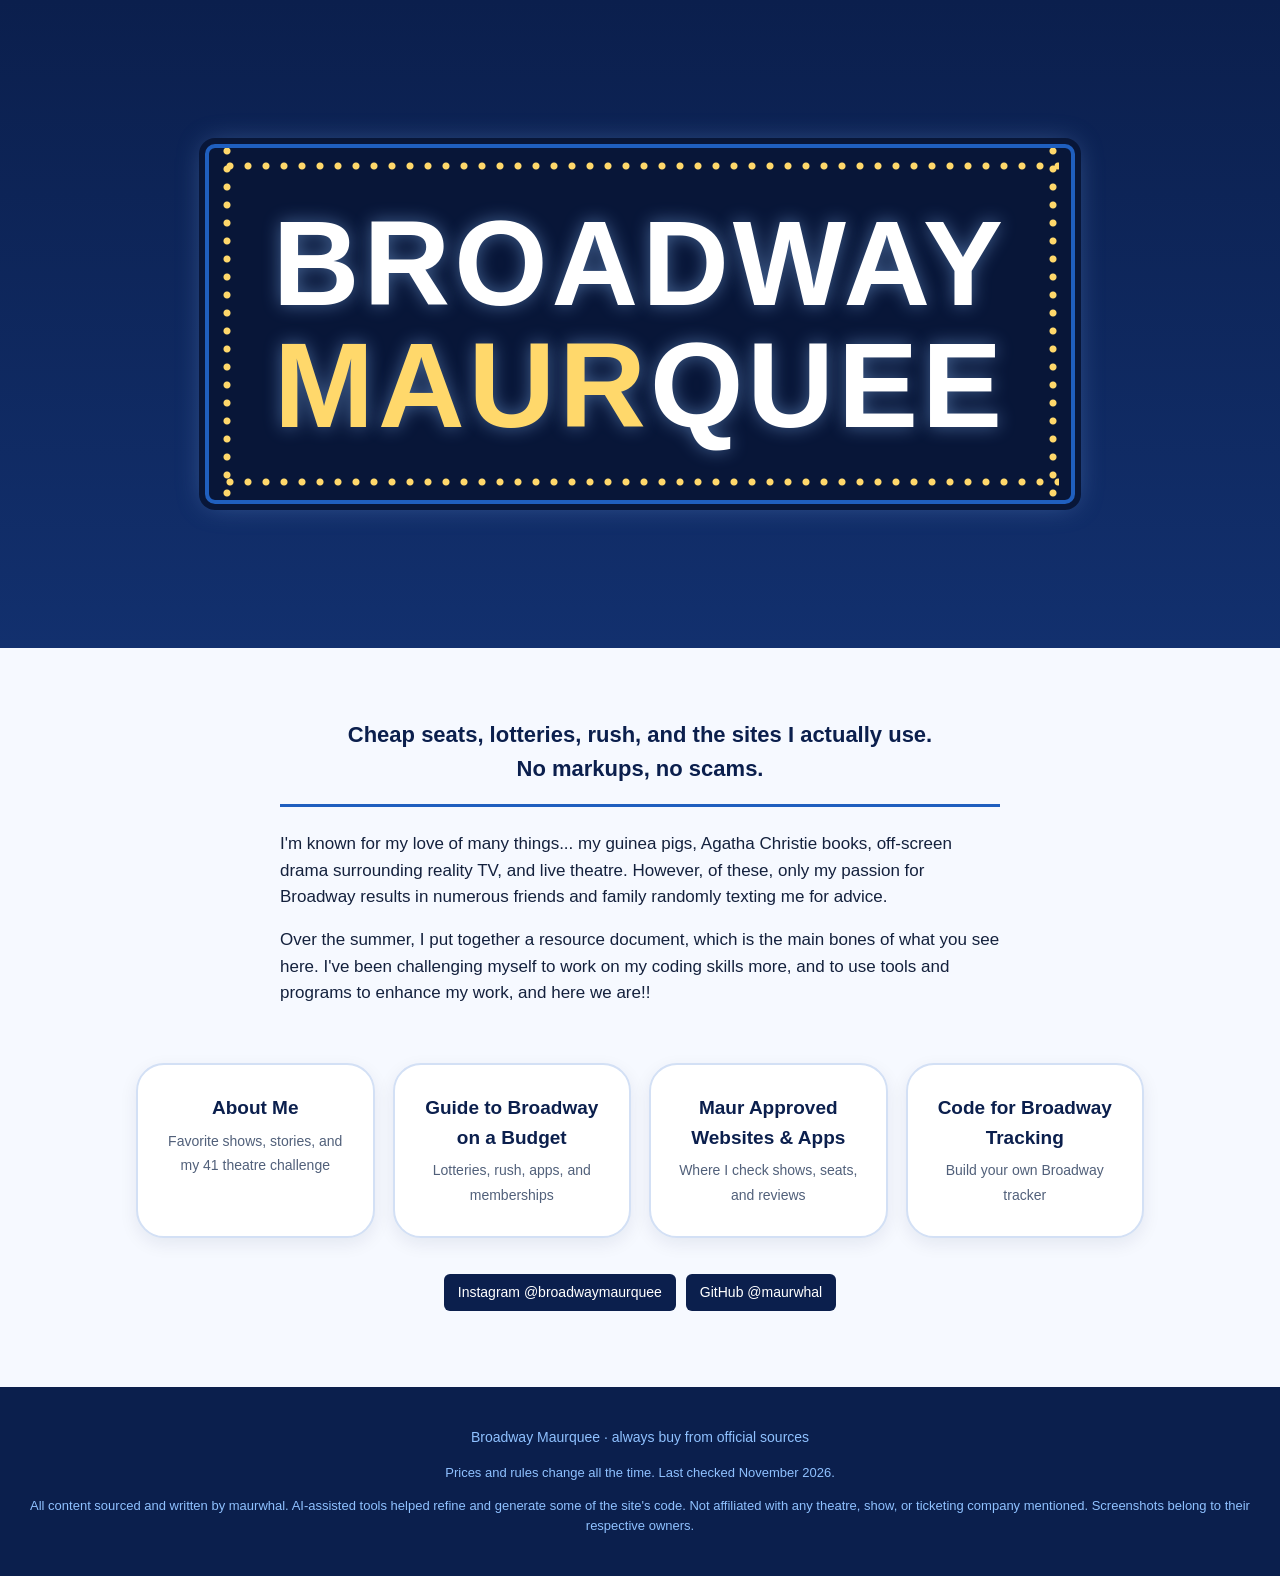
==== commit 45ed2ab8: "New homepage with big sign and intro; split guide, sites, code, about into pages" ====
--- a/index.html
+++ b/index.html
@@ -7,351 +7,55 @@
   <meta name="description" content="Maur's guide to seeing Broadway on a budget: lotteries, rush, memberships, and the sites I actually use.">
   <link rel="stylesheet" href="style.css">
 </head>
-<body>
+<body id="top" class="home">
 
-<nav class="top">
-  <div class="wrap">
-    <a class="brand" href="#home">Broadway <span>Maur</span>quee</a>
-    <a class="link" href="#about">About</a>
-    <a class="link" href="#guide">Budget Guide</a>
-    <a class="link" href="#sites">Sites &amp; Apps</a>
-    <a class="link" href="#code">Code</a>
+<!-- ================= THE SIGN ================= -->
+<header class="hero">
+  <div class="marquee big">
+    <h1>Broadway<br><span class="maur">Maur</span>quee</h1>
   </div>
-</nav>
-
-<!-- ================= HOME ================= -->
-<header class="hero" id="home">
-  <div class="marquee">
-    <p>now playing</p>
-    <h1>Broadway <span class="maur">Maur</span>quee</h1>
-    <p>Broadway on a budget</p>
-  </div>
-  <p class="tag">Cheap seats, lotteries, rush, and the sites I actually use. No markups, no scams.</p>
 </header>
-
-<div class="jump">
-  <a href="#about"><strong>About me</strong><span>Who I am + where to find me</span></a>
-  <a href="#guide"><strong>Maur's Guide to Broadway on a Budget</strong><span>Lotteries, rush, memberships, tips</span></a>
-  <a href="#sites"><strong>Recommended Sites &amp; Apps</strong><span>Where I check prices, seats, and reviews</span></a>
-  <a href="#code"><strong>Code &amp; Scripts</strong><span>Tools I'm building to track Broadway</span></a>
-</div>
 
 <main>
 
-<!-- ================= ABOUT ================= -->
-<section id="about">
-  <h2>About me</h2>
-  <div class="about">
-    <div class="avatar" aria-hidden="true">M</div>
-    <div>
-      <!-- TODO: rewrite this in your own words -->
-      <p>Hi, I'm Maur! I see a lot of Broadway and I almost never pay full price. This site is everything I've figured out about lotteries, rush, and discount programs, all in one place.</p>
-      <p>It's also my fun coding project. I'm building it (with some AI help) to get better at coding.</p>
-      <ul class="socials">
-        <!-- TODO: swap in your real profile links -->
-        <li><a href="https://www.instagram.com/broadwaymaurquee/">Instagram @broadwaymaurquee</a></li>
-        <li><a href="https://www.tiktok.com/@broadwaymaurquee">TikTok @broadwaymaurquee</a></li>
-        <li><a href="https://github.com/maurwhal">GitHub @maurwhal</a></li>
-      </ul>
-    </div>
-  </div>
+<!-- ================= INTRO ================= -->
+<section class="intro">
+  <p class="tagline">Cheap seats, lotteries, rush, and the sites I actually use.<br>No markups, no scams.</p>
+  <p>I'm known for my love of many things... my guinea pigs, Agatha Christie books, off-screen drama surrounding reality TV, and live theatre. However, of these, only my passion for Broadway results in numerous friends and family randomly texting me for advice.</p>
+  <p>Over the summer, I put together a resource document, which is the main bones of what you see here. I've been challenging myself to work on my coding skills more, and to use tools and programs to enhance my work, and here we are!!</p>
 </section>
 
-<!-- ================= GUIDE ================= -->
-<section id="guide">
-  <h2>Maur's Guide to Broadway on a Budget</h2>
-  <p class="lede">Most of these are free to enter. Lotteries and rush are usually capped at 2 tickets.</p>
-  <ul class="toc">
-    <li><a href="#cheat-sheet">Price cheat sheet</a></li>
-    <li><a href="#lotteries">Lotteries</a></li>
-    <li><a href="#rush">Digital rush</a></li>
-    <li><a href="#apps">Apps</a></li>
-    <li><a href="#in-person">In person</a></li>
-    <li><a href="#free-memberships">Free memberships</a></li>
-    <li><a href="#paid-memberships">Paid memberships</a></li>
-    <li><a href="#tips">Tips &amp; warnings</a></li>
-  </ul>
-
-  <h3 id="cheat-sheet">Price cheat sheet</h3>
-  <div class="table-wrap">
-    <table class="prices">
-      <thead><tr><th>Option</th><th>Typical price</th><th>Who / how many</th><th>Cost to join</th></tr></thead>
-      <tbody>
-        <tr><td>Digital lottery (Lucky Seat, Telecharge, Broadway Direct)</td><td class="price">$35 – $59</td><td>Anyone, max 2</td><td class="num">Free</td></tr>
-        <tr><td>Telecharge digital rush</td><td class="price">$40 – $49</td><td>Anyone, max 2</td><td class="num">Free</td></tr>
-        <tr><td>HipTix (Roundabout)</td><td class="price">$30</td><td>Ages 18–40</td><td class="num">Free</td></tr>
-        <tr><td>MTC35 (Manhattan Theatre Club)</td><td class="price">$35</td><td>Ages 35 and under</td><td class="num">Free</td></tr>
-        <tr><td>LincTix (Lincoln Center Theater)</td><td class="price">$35 – $40.50</td><td>Ages 18–35</td><td class="num">Free</td></tr>
-        <tr><td>TDF membership</td><td class="price">$53.50 – $62.50</td><td>Must qualify, up to 9</td><td class="num">$42/yr</td></tr>
-        <tr><td>TKTS booth</td><td class="price">varies</td><td>Anyone, good for groups of 3+</td><td class="num">Free</td></tr>
-      </tbody>
-    </table>
-  </div>
-  <p class="fine">Prices are from my screenshots in fall 2026 and change by show. Lottery/rush prices usually include a fee.</p>
-
-  <h3 id="lotteries">Lotteries <span class="pill">free, online</span></h3>
-  <div class="cards">
-    <div class="card">
-      <h4>Lucky Seat</h4>
-      <p class="meta">Easiest one to enter</p>
-      <ul>
-        <li>You can enter for a week or more at a time.</li>
-        <li>Also has cities other than NYC.</li>
-      </ul>
-      <details class="shot"><summary>See the events page</summary><img src="images/luckyseat-events.jpg" alt="Lucky Seat events in New York City with per-ticket prices from $24 to $61" loading="lazy"></details>
-      <details class="shot"><summary>See an entry form</summary><img src="images/luckyseat-entry.jpg" alt="Lucky Seat entry for Paranormal Activity, $40 per ticket, with a list of performances to select" loading="lazy"></details>
-    </div>
-
-    <div class="card">
-      <h4>Telecharge</h4>
-      <p class="meta">Two drawings a day: <span class="num">10:00 AM</span> and <span class="num">3:00 PM</span></p>
-      <ul>
-        <li>Enter before <span class="num">10:00 AM</span> and you're in both drawings.</li>
-        <li>Broadway: enter the day before the show. Off-Broadway: two days before.</li>
-        <li>If you win one show, you're removed from competing shows at the same date/time. So if you really want a specific show, don't enter the others. (Winning Operation Mincemeat would knock you out of the Oh, Mary! pool for that slot.)</li>
-      </ul>
-      <details class="shot"><summary>See the lottery page</summary><img src="images/telecharge-lottery.jpg" alt="Telecharge lottery page with shows like Just in Time, Operation Mincemeat, and Oh, Mary! from $45 to $59" loading="lazy"></details>
-    </div>
-
-    <div class="card">
-      <h4>Broadway Direct</h4>
-      <p class="meta">Least friendly lottery in my opinion</p>
-      <ul>
-        <li>Each show is its own page and you re-type your info every time.</li>
-        <li>Opens at different times in the morning the day before, closes at <span class="num">3:00 PM</span>.</li>
-        <li>Has a stand-by: if you entered and winners don't buy, you might still get tickets after <span class="num">3:00 PM</span>.</li>
-      </ul>
-      <details class="shot"><summary>See the lottery page</summary><img src="images/broadwaydirect-lottery.jpg" alt="Broadway Direct lottery list with Aladdin, MJ, Six, Wicked and more, $35 to $55" loading="lazy"></details>
-    </div>
-
-    <div class="card">
-      <h4>Show-specific apps</h4>
-      <ul>
-        <li><strong>Hamilton</strong> has its own app. You can enter for two weeks at a time.</li>
-        <li><strong>TodayTix</strong> runs some lotteries too, like the Friday Forty for Harry Potter and the Cursed Child, plus a few daily ones.</li>
-      </ul>
-    </div>
-  </div>
-
-  <h3 id="rush">Same-day digital rush <span class="pill">free, online</span></h3>
-  <div class="cards">
-    <div class="card">
-      <h4>Telecharge Rush</h4>
-      <p class="meta"><a href="https://rush.telecharge.com/">rush.telecharge.com</a></p>
-      <ul>
-        <li>Max 2 tickets. Usually opens at <span class="num">11:00 AM</span> and refreshes every 2 minutes. Nothing at 11:00? Try <span class="num">11:02</span>, <span class="num">11:04</span>, etc.</li>
-        <li>Closes 30 minutes before showtime but can sell out way sooner. Popular shows usually go at <span class="num">11:00</span>.</li>
-        <li>Seats could be partial view or not together.</li>
-        <li>Sign up with LinkedIn, Facebook, X, or email.</li>
-        <li>You can only rush every 3 days. Buy Sunday, next rush is Wednesday.</li>
-      </ul>
-      <details class="shot"><summary>See the rush page</summary><img src="images/telecharge-rush.jpg" alt="Telecharge rush page with shows like The Great Gatsby, Heathers, and Spelling Bee, mostly $49" loading="lazy"></details>
-    </div>
-  </div>
-
-  <h3 id="apps">Apps</h3>
-  <div class="cards">
-    <div class="card">
-      <h4>TodayTix</h4>
-      <ul>
-        <li>Filter by "Lottery &amp; Rush".</li>
-        <li>You can set reminders to enter.</li>
-        <li>Rush usually goes live at <span class="num">9:00 AM</span>. Retry every 5 minutes (<span class="num">9:05</span>, <span class="num">9:10</span>...).</li>
-        <li>Lots of Off-Broadway shows too.</li>
-      </ul>
-    </div>
-    <div class="card">
-      <h4>Theatr <span class="pill">resale</span></h4>
-      <ul>
-        <li>Started as an Instagram account helping people resell last-minute tickets, now it's an app.</li>
-        <li>No upcharging allowed. Everything is face value or less.</li>
-        <li>Tickets go fast (about 40% are gone in 10 minutes), so check often if your dates are flexible.</li>
-      </ul>
-    </div>
-  </div>
-
-  <h3 id="in-person">In person</h3>
-  <div class="cards">
-    <div class="card">
-      <h4>In-person rush</h4>
-      <ul>
-        <li>Popular shows can have a line before the box office opens, and there's a set number of rush seats.</li>
-        <li>You can also pop into the box office close to showtime for a discount (technically that's usually rush too).</li>
-      </ul>
-    </div>
-    <div class="card">
-      <h4>TKTS booth</h4>
-      <ul>
-        <li>Same-day tickets. Best for groups of 3+. I'd personally try the other options first, but it's not a bad deal.</li>
-        <li>Check what's available: <a href="https://www.tdf.org/discount-ticket-programs/tkts-by-tdf/tkts-live/">TKTS Live</a>.</li>
-        <li>I've heard the Lincoln Center booth has a way shorter line than Times Square.</li>
-        <li>Very rare for popular shows to be there.</li>
-      </ul>
-    </div>
-  </div>
-
-  <h3 id="free-memberships">Free memberships</h3>
-  <div class="cards">
-    <div class="card">
-      <h4>LincTix <span class="pill">ages 18–35</span></h4>
-      <ul>
-        <li><span class="num">$35–$40.50</span> tickets to every Lincoln Center Theater production, including their Broadway shows.</li>
-        <li><span class="num">$40.50</span> online (includes Telecharge + facility fee), <span class="num">$37</span> at the box office.</li>
-        <li>Book on the LincTix site. Tickets go on sale at a set time.</li>
-      </ul>
-      <p><a href="https://www.lct.org/linctix/">lct.org/linctix</a></p>
-    </div>
-    <div class="card">
-      <h4>HipTix <span class="pill">ages 18–40</span></h4>
-      <ul>
-        <li>Roundabout's program. <span class="num">$30</span> tickets to all Roundabout shows.</li>
-        <li>Uses the Criterion app.</li>
-      </ul>
-      <p><a href="https://www.roundabouttheatre.org/shows/hiptix/">roundabouttheatre.org/hiptix</a></p>
-    </div>
-    <div class="card">
-      <h4>MTC35 <span class="pill">ages 35 and under</span></h4>
-      <ul>
-        <li><span class="num">$35</span> tickets to every Manhattan Theatre Club show, plus member post-show parties.</li>
-        <li>I think you use a code on Telecharge and pick up at the box office with ID.</li>
-      </ul>
-      <p><a href="https://www.manhattantheatreclub.com/_old-join/mtc35/">manhattantheatreclub.com/mtc35</a></p>
-    </div>
-    <div class="card">
-      <h4>Audience Rewards <span class="pill">anyone</span></h4>
-      <ul>
-        <li>Basically frequent flyer miles for theatre. Covers all 41 Broadway theaters plus some off-Broadway, cabarets, and the Met Opera.</li>
-        <li>Enter your number at checkout to earn ShowPoints. Use them on tickets, meet and greets, Q&amp;As, or restaurant gift cards.</li>
-        <li>Sign up before your next purchase so you don't miss points.</li>
-      </ul>
-      <p><a href="https://www.audiencerewards.com/how-it-works">How it works</a></p>
-    </div>
-  </div>
-
-  <h3 id="paid-memberships">Paid memberships</h3>
-  <div class="cards">
-    <div class="card">
-      <h4>TDF <span class="pill"><span class="num">$42</span>/year</span></h4>
-      <p class="meta">You have to qualify (students, teachers, union members, etc.) and recertify every 4 years.</p>
-      <ul>
-        <li>Broadway tickets <span class="num">$53.50–$62.50</span>. Off-Broadway from <span class="num">$11</span>.</li>
-        <li>Buy up to 4 weeks ahead, for up to 9 people.</li>
-      </ul>
-      <p><a href="https://www.tdf.org/discount-ticket-programs/tdf-membership/tdf-membership-qualifications/">Check if you qualify</a></p>
-    </div>
-  </div>
-
-  <h3 id="tips">Tips &amp; warnings</h3>
-  <div class="warn">
-    <h4>Never buy from unofficial websites!</h4>
-    <p>You're usually paying a markup, and some are straight-up scams that never send tickets. They look polished, but they make their money off your extra fees. Watch out for "Sponsored" results when you search.</p>
-    <details class="shot"><summary>See what the ads look like</summary><img src="images/unofficial-sellers.jpg" alt="Search results for 'buy broadway tickets' showing sponsored resellers at the top" loading="lazy"></details>
-  </div>
-  <div class="warn">
-    <h4>Broadway.com = real tickets, huge markup</h4>
-    <p>Avoid. People on Reddit have reported service fees close to 40%.</p>
-    <details class="shot"><summary>See the Reddit post</summary><img src="images/broadwaycom-markup.jpg" alt="Reddit post about a 38.75% Broadway.com service fee" loading="lazy"></details>
-  </div>
-  <div class="warn">
-    <h4>Be careful with social media resale</h4>
-    <p>Facebook groups, Craigslist, and similar sites are where most scams and over-face-value listings happen. Only buy resale through a platform with buyer protection, like Theatr.</p>
-  </div>
-  <div class="tip">
-    <h4>Previews are usually cheaper</h4>
-    <p>There might be tech issues or changes. I saw a show in previews and again after opening, and they'd cut a scene. Kind of cool to see them figuring out what worked.</p>
-  </div>
-  <div class="tip">
-    <h4>Double-check discount codes</h4>
-    <p>Codes from mailers or Reddit can be expired or limited. Test it on the official site, and don't enter payment info on a site you didn't expect to land on.</p>
-  </div>
+<!-- ================= BUBBLES ================= -->
+<section class="bubbles" aria-label="Pages">
+  <a class="bubble" href="about.html">
+    <strong>About Me</strong>
+    <span>Favorite shows, stories, and my 41 theatre challenge</span>
+  </a>
+  <a class="bubble" href="guide.html">
+    <strong>Guide to Broadway on a Budget</strong>
+    <span>Lotteries, rush, apps, and memberships</span>
+  </a>
+  <a class="bubble" href="sites.html">
+    <strong>Maur Approved Websites &amp; Apps</strong>
+    <span>Where I check shows, seats, and reviews</span>
+  </a>
+  <a class="bubble" href="code.html">
+    <strong>Code for Broadway Tracking</strong>
+    <span>Build your own Broadway tracker</span>
+  </a>
 </section>
 
-<!-- ================= SITES ================= -->
-<section id="sites">
-  <h2>Recommended Sites &amp; Apps</h2>
-  <p class="lede">Where I check what's playing, what's discounted, and whether a seat is any good.</p>
-  <div class="cards">
-    <div class="card">
-      <h4><a href="https://bwayrush.com/">B'way Rush</a></h4>
-      <ul>
-        <li>Great summary of what's playing and every discount option for each show.</li>
-        <li>Also lists upcoming shows and closing dates (usually only about a month out).</li>
-      </ul>
-    </div>
-    <div class="card">
-      <h4><a href="https://playbill.com/shows/broadway">Playbill</a></h4>
-      <ul>
-        <li>All current Broadway shows with details and links to official ticket sellers.</li>
-      </ul>
-    </div>
-    <div class="card">
-      <h4><a href="https://www.reddit.com/r/Broadway/">r/Broadway</a></h4>
-      <ul>
-        <li>Usually has a pinned discount megathread with codes from mailers.</li>
-      </ul>
-      <details class="shot"><summary>See the megathread</summary><img src="images/reddit-discount-thread.jpg" alt="r/Broadway Discount Megathread for Q4 2026 with codes and lottery info" loading="lazy"></details>
-    </div>
-    <div class="card">
-      <h4><a href="https://aviewfrommyseat.com/theater/">A View From My Seat</a></h4>
-      <ul>
-        <li>People post a photo of the stage from their seat with section, row, and seat number, plus a 1–5 rating and notes (partial view, legroom, aisle).</li>
-        <li>Best for long-running shows like Hamilton, The Lion King, Wicked.</li>
-        <li>Harder for new shows. A seat that was fine for Dear Evan Hansen at the Music Box could be partial view for Inter Alia (opened 11/11/2026).</li>
-      </ul>
-      <details class="shot"><summary>See some of my seat photos</summary><img src="images/aviewfrommyseat.jpg" alt="A View From My Seat photos from the Broadhurst, Music Box, Studio 54, and Longacre theatres" loading="lazy"></details>
-    </div>
-    <div class="card">
-      <h4><a href="https://didtheylikeit.com/broadway/">Did They Like It?</a></h4>
-      <ul>
-        <li>Critic reviews summed up as thumbs up / on the fence / thumbs down after a show opens.</li>
-        <li>Their staff assign the ratings, so a critic may not have literally said "thumbs down."</li>
-        <li>Links to reviews and the official ticket site.</li>
-      </ul>
-      <details class="shot"><summary>See the review tally</summary><img src="images/didtheylikeit.jpg" alt="Did They Like It? review tallies for Wanted, A Few Good Men, The Imaginary Invalid, 860, and Other Desert Cities" loading="lazy"></details>
-    </div>
-    <div class="card">
-      <h4><a href="https://www.show-score.com/">Show-Score</a></h4>
-      <ul>
-        <li>Kind of like Rotten Tomatoes for theatre. A little inflated in my opinion.</li>
-      </ul>
-      <details class="shot"><summary>See the scores</summary><img src="images/showscore.jpg" alt="Show-Score grid of shows with scores from 72 to 90" loading="lazy"></details>
-    </div>
-    <div class="card">
-      <h4>Apps I use</h4>
-      <ul>
-        <li><strong>TodayTix</strong>: lottery, rush, reminders</li>
-        <li><strong>Lucky Seat</strong>: easiest lottery</li>
-        <li><strong>Theatr</strong>: face-value resale</li>
-        <li><strong>Hamilton</strong>: its own lottery app</li>
-        <li><strong>Criterion</strong>: for HipTix</li>
-      </ul>
-    </div>
-  </div>
-</section>
-
-<!-- ================= CODE ================= -->
-<section id="code">
-  <h2>Code &amp; Scripts</h2>
-  <p class="lede">Tools I'm building to keep track of Broadway. Work in progress!</p>
-  <div class="cards">
-    <div class="card">
-      <h4>Broadway Show Tracker <span class="pill">updating</span></h4>
-      <p>Scripts for tracking shows on Broadway. Getting a refresh soon.</p>
-      <p><a href="https://github.com/maurwhal/Broadway-Show-Tracker">View on GitHub</a></p>
-    </div>
-    <div class="card">
-      <h4>This website</h4>
-      <p>Plain HTML and CSS, hosted free on GitHub Pages. Built as a learn-to-code project with AI help.</p>
-    </div>
-  </div>
-</section>
+<ul class="socials center">
+  <li><a href="https://www.instagram.com/broadwaymaurquee/">Instagram @broadwaymaurquee</a></li>
+  <li><a href="https://github.com/maurwhal">GitHub @maurwhal</a></li>
+</ul>
 
 </main>
 
 <footer>
-  <p>Broadway Maurquee &middot; always buy from official sources &middot; <a href="#home">back to top</a></p>
-  <p class="fine" style="color:var(--sky)">Prices and rules change all the time. Last checked November 2026.</p>
-  <p class="fine" style="color:var(--sky)">All content sourced and written by maurwhal. AI-assisted tools helped refine and generate some of the site's code. Not affiliated with any theatre, show, or ticketing company mentioned. Screenshots belong to their respective owners.</p>
+  <p>Broadway Maurquee &middot; always buy from official sources</p>
+  <p class="fine">Prices and rules change all the time. Last checked November 2026.</p>
+  <p class="fine">All content sourced and written by maurwhal. AI-assisted tools helped refine and generate some of the site's code. Not affiliated with any theatre, show, or ticketing company mentioned. Screenshots belong to their respective owners.</p>
 </footer>
 
 </body>
--- a/style.css
+++ b/style.css
@@ -153,7 +153,62 @@
 footer { background: var(--navy); color: var(--sky); text-align: center; padding: 26px 16px; font-size: 14px; }
 footer a { color: #fff; }
 
+/* ---------- homepage ---------- */
+body.home header.hero {
+  min-height: 72vh; display: grid; place-items: center; padding: 48px 16px;
+}
+.marquee.big { padding: 54px 64px; border-width: 4px; }
+.marquee.big::before { top: 14px; }
+.marquee.big::after { bottom: 14px; }
+.marquee.big h1 {
+  font-size: clamp(42px, 11vw, 120px); line-height: 1.02; letter-spacing: 4px; margin: 0;
+  text-shadow: 0 0 18px rgba(143,193,255,.45);
+}
+/* bulbs down the sides of the big sign */
+.marquee.big { background-image:
+  radial-gradient(circle, var(--bulb) 3px, transparent 4px),
+  radial-gradient(circle, var(--bulb) 3px, transparent 4px);
+  background-size: 8px 18px, 8px 18px;
+  background-position: 14px 30px, calc(100% - 14px) 30px;
+  background-repeat: repeat-y;
+  background-origin: padding-box;
+  background-clip: padding-box;
+  background-color: #081638;
+}
+
+.intro { max-width: 720px; margin: 0 auto; padding-top: 48px; font-size: 17px; }
+.tagline {
+  font-size: 22px; font-weight: bold; color: var(--navy); text-align: center;
+  border-bottom: 3px solid var(--blue); padding-bottom: 18px; margin-bottom: 24px;
+}
+
+.bubbles {
+  display: grid; grid-template-columns: repeat(auto-fit, minmax(220px, 1fr)); gap: 18px;
+  padding-top: 40px;
+}
+.bubble {
+  display: block; text-decoration: none; color: var(--ink); text-align: center;
+  background: #fff; border: 2px solid var(--line); border-radius: 28px;
+  padding: 28px 20px; box-shadow: 0 6px 18px rgba(11,31,77,.08);
+  transition: transform .15s, border-color .15s, box-shadow .15s;
+}
+.bubble:hover, .bubble:focus-visible {
+  transform: translateY(-3px); border-color: var(--blue);
+  box-shadow: 0 10px 24px rgba(11,31,77,.16);
+}
+.bubble strong { display: block; color: var(--navy); font-size: 19px; margin-bottom: 6px; }
+.bubble span { font-size: 14px; color: var(--muted); }
+
+.socials.center { justify-content: center; margin-top: 36px; }
+
+/* ---------- inner pages ---------- */
+main.subpage section { padding-top: 36px; }
+nav.top a.link.active { color: #fff; box-shadow: inset 0 -3px 0 var(--bulb); }
+footer .fine { color: var(--sky); }
+
 @media (max-width: 560px) {
+  .marquee.big { padding: 40px 30px; }
+  .tagline { font-size: 19px; }
   .about { grid-template-columns: 1fr; }
   .avatar { width: 90px; height: 90px; font-size: 32px; }
   .marquee { padding: 20px 18px; }
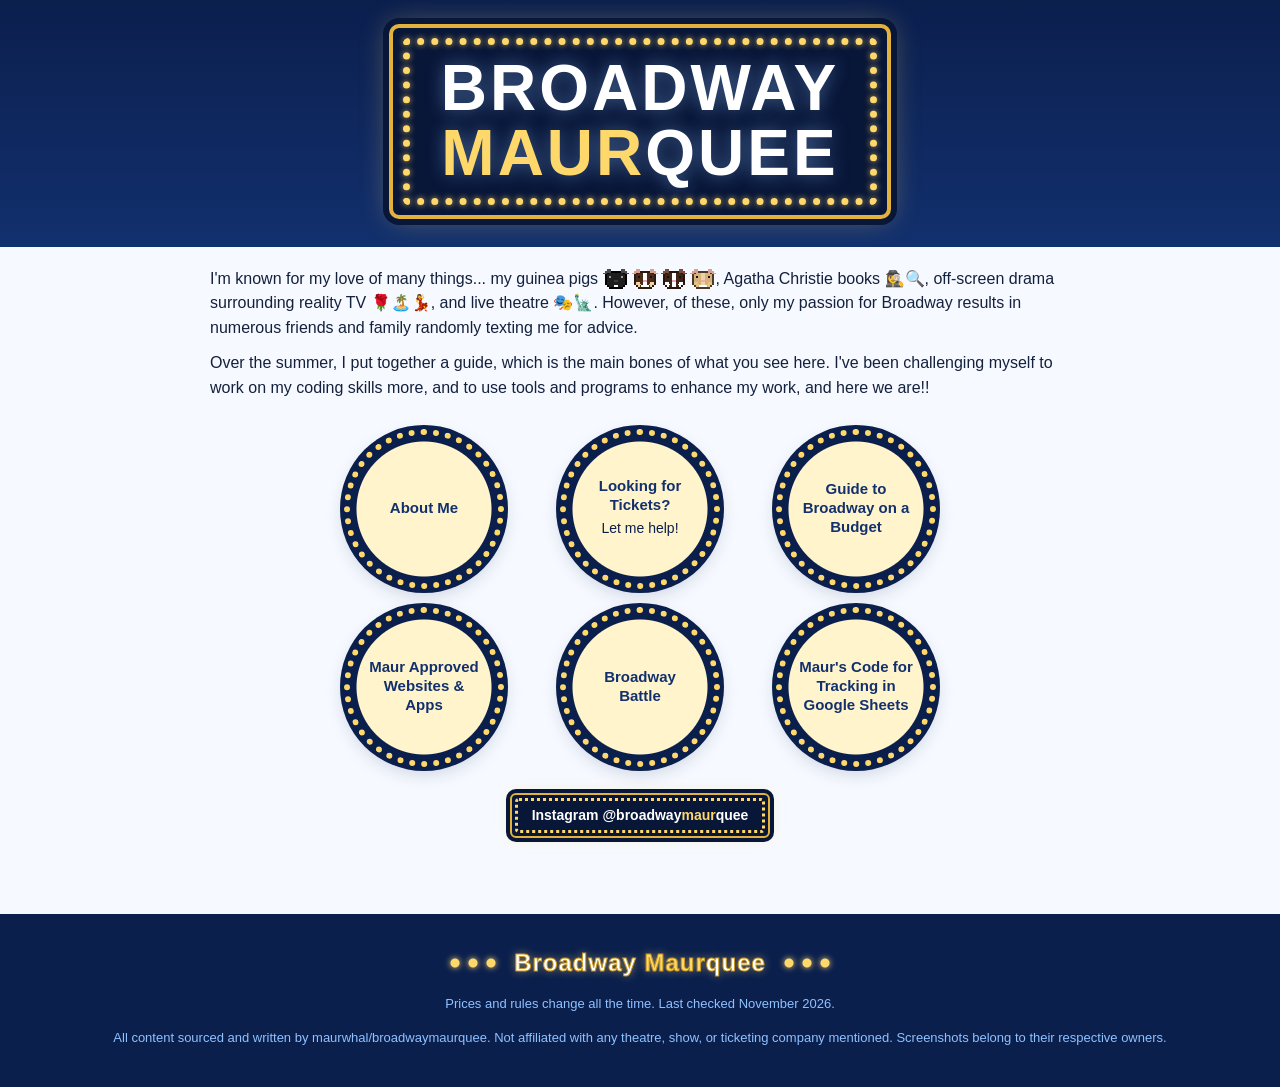
==== commit 3e719f86: "Homepage redesign, ticket quiz, Broadway Battle, and pixel guinea pigs New marquee homepage with int" ====
--- a/index.html
+++ b/index.html
@@ -20,43 +20,70 @@
 
 <!-- ================= INTRO ================= -->
 <section class="intro">
-  <p class="tagline">Cheap seats, lotteries, rush, and the sites I actually use.<br>No markups, no scams.</p>
-  <p>I'm known for my love of many things... my guinea pigs, Agatha Christie books, off-screen drama surrounding reality TV, and live theatre. However, of these, only my passion for Broadway results in numerous friends and family randomly texting me for advice.</p>
-  <p>Over the summer, I put together a resource document, which is the main bones of what you see here. I've been challenging myself to work on my coding skills more, and to use tools and programs to enhance my work, and here we are!!</p>
+  <p>I'm known for my love of many things... my guinea pigs <span class="pixel-pigs" id="pixel-pigs" role="img" aria-label="four tiny pixel guinea pigs"></span>, Agatha Christie books <span aria-hidden="true">🕵️‍♀️🔍</span>, off-screen drama surrounding reality TV <span aria-hidden="true">🌹🏝️💃</span>, and live theatre <span aria-hidden="true">🎭🗽</span>. However, of these, only my passion for Broadway results in numerous friends and family randomly texting me for advice.</p>
+  <p>Over the summer, I put together a guide, which is the main bones of what you see here. I've been challenging myself to work on my coding skills more, and to use tools and programs to enhance my work, and here we are!!</p>
 </section>
 
 <!-- ================= BUBBLES ================= -->
 <section class="bubbles" aria-label="Pages">
-  <a class="bubble" href="about.html">
-    <strong>About Me</strong>
-    <span>Favorite shows, stories, and my 41 theatre challenge</span>
-  </a>
-  <a class="bubble" href="guide.html">
-    <strong>Guide to Broadway on a Budget</strong>
-    <span>Lotteries, rush, apps, and memberships</span>
-  </a>
-  <a class="bubble" href="sites.html">
-    <strong>Maur Approved Websites &amp; Apps</strong>
-    <span>Where I check shows, seats, and reviews</span>
-  </a>
-  <a class="bubble" href="code.html">
-    <strong>Code for Broadway Tracking</strong>
-    <span>Build your own Broadway tracker</span>
-  </a>
+  <a class="bubble" href="about.html"><strong>About Me</strong></a>
+  <a class="bubble" href="quiz.html"><strong>Looking for Tickets?</strong><span>Let me help!</span></a>
+  <a class="bubble" href="guide.html"><strong>Guide to Broadway on a Budget</strong></a>
+  <a class="bubble" href="sites.html"><strong>Maur Approved Websites &amp; Apps</strong></a>
+  <a class="bubble" href="battle.html"><strong>Broadway Battle</strong></a>
+  <a class="bubble" href="code.html"><strong>Maur's Code for Tracking in Google Sheets</strong></a>
 </section>
 
-<ul class="socials center">
-  <li><a href="https://www.instagram.com/broadwaymaurquee/">Instagram @broadwaymaurquee</a></li>
-  <li><a href="https://github.com/maurwhal">GitHub @maurwhal</a></li>
-</ul>
+<p class="center-row">
+  <a class="mini-marquee" href="https://www.instagram.com/broadwaymaurquee/">Instagram @broadway<span class="maur">maur</span>quee</a>
+</p>
 
 </main>
 
 <footer>
-  <p>Broadway Maurquee &middot; always buy from official sources</p>
+  <p class="footer-sign"><span class="lights" aria-hidden="true"></span><strong>Broadway <span class="maur">Maur</span>quee</strong><span class="lights right" aria-hidden="true"></span></p>
   <p class="fine">Prices and rules change all the time. Last checked November 2026.</p>
-  <p class="fine">All content sourced and written by maurwhal. AI-assisted tools helped refine and generate some of the site's code. Not affiliated with any theatre, show, or ticketing company mentioned. Screenshots belong to their respective owners.</p>
+  <p class="fine">All content sourced and written by maurwhal/broadwaymaurquee. Not affiliated with any theatre, show, or ticketing company mentioned. Screenshots belong to their respective owners.</p>
 </footer>
 
+<script>
+/* Tiny front-facing guinea pigs. Each letter is one pixel:
+   o = outline, r = ears, a = left fur, c = right fur, s = nose stripe,
+   h = cheeks, m = chin/chest, u = under the nose, e = eye, n = nose, . = empty */
+const FACE = [
+  "..rr......rr..",
+  ".rrroooooorrr.",
+  "rroaaasscccorr",
+  ".oaaaasscccco.",
+  ".oaeaasscceco.",
+  ".oaaaasscccco.",
+  ".oaaaanncccco.",
+  ".ohhaasscchho.",
+  ".ohhhasschhho.",
+  "..ohamuumcho..",
+  "...oooooooo..."
+];
+/* same order as the About page: Moose, Coco, Peanut Butter, Potato */
+const FACES = [
+  /* Moose: black face, gray ears, white under the nose */
+  { o: "#000000", r: "#4a4a4a", a: "#1e1e1e", c: "#1e1e1e", s: "#1e1e1e", h: "#1e1e1e", m: "#1e1e1e", u: "#ffffff", e: "#9a9a9a", n: "#3a3a3a" },
+  /* Coco: dark brown around the eyes, white blaze, blonde cheeks, white chin */
+  { o: "#2a1a10", r: "#d9a08f", a: "#4a2c1a", c: "#4a2c1a", s: "#ffffff", h: "#f0d4a8", m: "#ffffff", u: "#ffffff", e: "#111111" },
+  /* Peanut Butter: chocolate face, wide white blaze and muzzle */
+  { o: "#24140c", r: "#7a4a3a", a: "#3e2418", c: "#3e2418", s: "#ffffff", h: "#ffffff", m: "#3e2418", u: "#ffffff", e: "#111111" },
+  /* Potato: blonde face, lighter muzzle, white chin */
+  { o: "#4a3a2a", r: "#d9a08f", a: "#d6b27a", c: "#d6b27a", s: "#ecd3a4", h: "#e3c28e", m: "#ffffff", u: "#ffffff", e: "#111111" }
+];
+const pigBox = document.getElementById("pixel-pigs");
+for (const colors of FACES) {
+  const pal = { n: "#f4a6b8", ...colors };
+  let rects = "";
+  FACE.forEach((row, y) => [...row].forEach((ch, x) => {
+    if (pal[ch]) rects += `<rect x="${x}" y="${y}" width="1" height="1" fill="${pal[ch]}"/>`;
+  }));
+  pigBox.insertAdjacentHTML("beforeend",
+    `<svg viewBox="0 0 14 11" shape-rendering="crispEdges" aria-hidden="true">${rects}</svg>`);
+}
+</script>
 </body>
 </html>
--- a/style.css
+++ b/style.css
@@ -41,9 +41,24 @@
 nav.top .wrap {
   display: flex; align-items: center; gap: 4px;
   overflow-x: auto; white-space: nowrap;
-  padding: 0 16px; max-width: 1040px; margin: 0 auto;
-}
-nav.top .brand { color: #fff; font-weight: bold; text-decoration: none; margin-right: auto; padding: 14px 8px 14px 0; }
+  padding: 0 16px; max-width: 1200px; margin: 0 auto;
+  scrollbar-width: none;
+}
+nav.top .wrap::-webkit-scrollbar { display: none; }
+/* menu logo: a tiny version of the flashing marquee sign */
+nav.top .brand {
+  position: relative; flex-shrink: 0;
+  color: #fff; font-weight: bold; text-decoration: none;
+  margin: 7px auto 7px 0; padding: 7px 14px; border-radius: 5px;
+  background: #081638; border: 2px solid #e3b23c;
+  box-shadow: 0 0 10px rgba(255,216,107,.35);
+}
+nav.top .brand::before {
+  content: ""; position: absolute; inset: 2px; border-radius: 3px;
+  border: 3px dotted var(--bulb); pointer-events: none;
+  animation: bulbs .7s steps(1) infinite;
+}
+@media (prefers-reduced-motion: reduce) { nav.top .brand::before { animation: none; } }
 nav.top .brand span { color: var(--bulb); }
 nav.top a.link { color: var(--ice); text-decoration: none; padding: 14px 10px; font-size: 14px; }
 nav.top a.link:hover { color: #fff; background: var(--navy-2); }
@@ -55,8 +70,8 @@
 }
 .marquee {
   display: inline-block; padding: 22px 34px; border-radius: 10px;
-  background: #081638; border: 3px solid var(--blue);
-  box-shadow: 0 0 0 6px #081638, 0 0 28px rgba(143,193,255,.35);
+  background: #081638; border: 3px solid #e3b23c;
+  box-shadow: 0 0 0 6px #081638, 0 0 28px rgba(255,216,107,.35);
   position: relative;
 }
 .marquee::before, .marquee::after {
@@ -155,56 +170,225 @@
 
 /* ---------- homepage ---------- */
 body.home header.hero {
-  min-height: 72vh; display: grid; place-items: center; padding: 48px 16px;
-}
-.marquee.big { padding: 54px 64px; border-width: 4px; }
-.marquee.big::before { top: 14px; }
-.marquee.big::after { bottom: 14px; }
+  display: grid; place-items: center; padding: 24px 16px 28px;
+}
+.marquee.big { padding: 28px 48px; border-width: 4px; }
+/* one even ring of bulbs inside the sign (replaces the separate top/bottom/side rows) */
+.marquee.big::before {
+  inset: 10px; height: auto; background: none;
+  border: 7px dotted var(--bulb); border-radius: 6px;
+  filter: drop-shadow(0 0 3px rgba(255,216,107,.8));
+  animation: bulbs .7s steps(1) infinite;
+}
+.marquee.big::after { display: none; }
+.marquee.big h1 { animation: signglow 1.4s ease-in-out infinite; }
+@keyframes bulbs {
+  50% { border-color: #fff6c9; filter: drop-shadow(0 0 7px #ffd86b) drop-shadow(0 0 2px #fff); }
+}
+@keyframes signglow {
+  50% { text-shadow: 0 0 10px rgba(255,255,255,.7), 0 0 26px rgba(143,193,255,.8); }
+}
+@media (prefers-reduced-motion: reduce) {
+  .marquee.big::before, .marquee.big h1 { animation: none; }
+}
 .marquee.big h1 {
-  font-size: clamp(42px, 11vw, 120px); line-height: 1.02; letter-spacing: 4px; margin: 0;
+  font-size: clamp(38px, 6vw, 64px); line-height: 1.02; letter-spacing: 3px; margin: 0;
   text-shadow: 0 0 18px rgba(143,193,255,.45);
 }
-/* bulbs down the sides of the big sign */
-.marquee.big { background-image:
-  radial-gradient(circle, var(--bulb) 3px, transparent 4px),
-  radial-gradient(circle, var(--bulb) 3px, transparent 4px);
-  background-size: 8px 18px, 8px 18px;
-  background-position: 14px 30px, calc(100% - 14px) 30px;
-  background-repeat: repeat-y;
-  background-origin: padding-box;
-  background-clip: padding-box;
-  background-color: #081638;
-}
-
-.intro { max-width: 720px; margin: 0 auto; padding-top: 48px; font-size: 17px; }
+
+.intro { max-width: 860px; margin: 0 auto; padding-top: 20px; font-size: 16px; }
+.intro p { margin: 0 0 10px; }
 .tagline {
-  font-size: 22px; font-weight: bold; color: var(--navy); text-align: center;
-  border-bottom: 3px solid var(--blue); padding-bottom: 18px; margin-bottom: 24px;
-}
-
+  font-size: 21px; font-weight: bold; color: var(--navy); text-align: center;
+  border-bottom: 3px solid var(--blue); padding-bottom: 14px; margin-bottom: 16px !important;
+}
+
+/* six round "marquee light" bubbles: yellow dotted bulbs on a navy ring */
 .bubbles {
-  display: grid; grid-template-columns: repeat(auto-fit, minmax(220px, 1fr)); gap: 18px;
-  padding-top: 40px;
+  display: grid; grid-template-columns: repeat(3, 160px); justify-content: center;
+  gap: 18px 56px; padding-top: 18px;
 }
 .bubble {
-  display: block; text-decoration: none; color: var(--ink); text-align: center;
-  background: #fff; border: 2px solid var(--line); border-radius: 28px;
-  padding: 28px 20px; box-shadow: 0 6px 18px rgba(11,31,77,.08);
-  transition: transform .15s, border-color .15s, box-shadow .15s;
+  width: 160px; height: 160px; border-radius: 50%;
+  display: flex; flex-direction: column; align-items: center; justify-content: center;
+  padding: 16px; text-align: center; text-decoration: none;
+  border: 6px dotted var(--bulb);
+  /* light yellow center, with a navy band between it and the bulbs */
+  background: radial-gradient(circle closest-side, #fff4cc calc(100% - 7px), var(--navy) calc(100% - 6px)) padding-box, var(--navy) border-box;
+  box-shadow: 0 0 0 4px var(--navy), 0 6px 18px rgba(11,31,77,.18);
+  transition: transform .15s, box-shadow .15s;
 }
 .bubble:hover, .bubble:focus-visible {
-  transform: translateY(-3px); border-color: var(--blue);
-  box-shadow: 0 10px 24px rgba(11,31,77,.16);
-}
-.bubble strong { display: block; color: var(--navy); font-size: 19px; margin-bottom: 6px; }
-.bubble span { font-size: 14px; color: var(--muted); }
-
-.socials.center { justify-content: center; margin-top: 36px; }
+  transform: translateY(-4px) scale(1.03);
+  box-shadow: 0 0 0 4px var(--navy), 0 0 22px rgba(255,216,107,.65);
+}
+
+/* ---------- Broadway Battle ---------- */
+.battle-table td { vertical-align: middle; }
+.battle-table input[type=checkbox], .check-grid input { width: 18px; height: 18px; flex-shrink: 0; accent-color: var(--blue); }
+.check-grid {
+  display: grid; grid-template-columns: repeat(auto-fill, minmax(190px, 1fr)); gap: 6px 14px;
+  background: #fff; border: 1px solid var(--line); border-radius: 8px; padding: 14px 16px;
+}
+.check-grid label { display: flex; align-items: center; gap: 8px; cursor: pointer; }
+.tony-grid { grid-template-columns: repeat(auto-fill, minmax(260px, 1fr)); }
+.tony-grid .num { color: var(--muted); font-size: 13px; }
+.perf-table { min-width: 760px; font-size: 14px; }
+.perf-table td { vertical-align: top; }
+.perf-table .perf { display: flex; gap: 8px; align-items: flex-start; cursor: pointer; }
+.perf-table .perf input { width: 18px; height: 18px; flex-shrink: 0; margin-top: 2px; accent-color: var(--blue); }
+/* Maur's picks: tiny grid that opens a big table */
+.maur-thumb {
+  display: flex; align-items: center; gap: 10px; margin-top: 8px; padding: 6px 8px;
+  background: #081638; border: 1px solid #e3b23c; border-radius: 6px; cursor: pointer; font: inherit;
+}
+.maur-thumb .fine { color: var(--sky); }
+.mini-grid { display: grid; grid-template-columns: repeat(4, 9px); gap: 2px; }
+.mini-grid i { width: 9px; height: 9px; background: #2a3c6b; border-radius: 2px; }
+.mini-grid i.on { background: var(--bulb); box-shadow: 0 0 4px var(--bulb); }
+.picks-dialog {
+  width: min(960px, calc(100vw - 32px)); border: 3px solid #e3b23c; border-radius: 12px;
+  padding: 20px; background: var(--paper);
+}
+.picks-dialog::backdrop { background: rgba(8,22,56,.7); }
+.picks-dialog h3 { margin-top: 0; }
+.close-x { float: right; font-size: 28px; line-height: 1; background: none; border: 0; cursor: pointer; color: var(--navy); }
+.maur-picks td.on, .maur-picks div.on { background: #fff4cc; font-weight: bold; }
+.maur-picks div { padding: 4px 8px; border-radius: 4px; }
+.mini-grid.wide { grid-template-columns: repeat(7, 9px); }
+.year-count { grid-template-columns: repeat(auto-fit, minmax(90px, 1fr)); }
+.choice.picked { border-color: var(--bulb); background: #fff4cc; }
+.scoreboard { display: flex; flex-wrap: wrap; gap: 12px; margin: 14px 0 6px; }
+.scoreboard > div { flex: 1 1 200px; padding: 12px 16px; border-radius: 8px; font-size: 17px; }
+.score-you { background: var(--ice); border: 1px solid var(--line); color: var(--navy); }
+.score-maur { background: var(--navy); color: #fff; border: 2px solid #e3b23c; }
+.score-maur strong { color: var(--bulb); }
+.score-maur:not(.revealed) { display: flex; align-items: center; justify-content: center; }
+.lock-btn {
+  font: inherit; font-weight: bold; cursor: pointer; color: var(--navy);
+  background: var(--bulb); border: 0; border-radius: 6px; padding: 8px 18px;
+  box-shadow: 0 0 12px rgba(255,216,107,.6);
+}
+.lock-btn:hover { background: #fff4cc; }
+.verdict { margin-top: 6px; font-weight: bold; font-size: 18px; }
+.score-maur .unlock { color: var(--sky); font-size: 13px; margin-top: 6px; }
+.choice:disabled:not(.picked) { opacity: .55; }
+.bulk { margin: 6px 0 10px; font-size: 14px; color: var(--muted); }
+.special-inputs { display: flex; flex-wrap: wrap; gap: 12px 24px; background: #fff; border: 1px solid var(--line); border-radius: 8px; padding: 14px 16px; }
+.special-inputs label { display: flex; align-items: center; gap: 8px; }
+.num-input { width: 80px; font: inherit; padding: 4px 8px; border: 1px solid var(--line); border-radius: 6px; }
+
+/* ---------- knowledge quiz ---------- */
+.trivia-q { margin-top: 16px; }
+.trivia-q .choices { grid-template-columns: repeat(auto-fit, minmax(150px, 1fr)); }
+.trivia-q .choice { font-size: 15px; padding: 12px; }
+.choice.right { border-color: #2e8b57; background: #e8f6ee; }
+.choice.wrong { border-color: var(--warn); background: var(--warn-bg); }
+.choice:disabled { cursor: default; transform: none; box-shadow: none; }
+.why { margin-top: 12px; padding: 12px 14px; background: var(--ice); border-radius: 8px; }
+.why p { margin: 0; }
+.why ul { margin: 8px 0; }
+
+/* ---------- pixel guinea pigs ---------- */
+.pixel-pigs { display: inline-flex; gap: 3px; vertical-align: -5px; }
+.pixel-pigs svg { width: 26px; height: 20px; }
+.pigs { display: flex; flex-wrap: wrap; justify-content: center; align-items: flex-end; gap: 28px; margin-top: 32px; }
+.pigs figure { margin: 0; text-align: center; }
+.pigs figcaption { font-weight: bold; color: var(--navy); margin-top: 6px; }
+.pigs svg { height: auto; image-rendering: pixelated; animation: hop 1.6s ease-in-out infinite; }
+.pigs figure:nth-child(2) svg { animation-delay: .4s; }
+.pigs figure:nth-child(3) svg { animation-delay: .8s; }
+.pigs figure:nth-child(4) svg { animation-delay: 1.2s; }
+@keyframes hop { 0%, 70%, 100% { transform: translateY(0); } 80% { transform: translateY(-8px); } }
+@media (prefers-reduced-motion: reduce) { .pigs svg { animation: none; } }
+.bubble strong { color: var(--navy-2); font-size: 15px; line-height: 1.25; }
+.bubble span { color: var(--navy); font-size: 14px; margin-top: 4px; }
+@media (max-width: 680px) {
+  .bubbles { grid-template-columns: repeat(2, 150px); gap: 20px 24px; }
+  .bubble { width: 150px; height: 150px; padding: 14px; border-width: 5px; }
+  .bubble strong { font-size: 14px; }
+  .bubble span { font-size: 12px; }
+}
+
+/* ---------- ticket quiz ---------- */
+.quiz { max-width: 820px; margin: 0 auto; }
+.quiz-step h3 { margin-top: 10px; }
+.choices { display: grid; grid-template-columns: repeat(auto-fit, minmax(170px, 1fr)); gap: 14px; margin-top: 14px; }
+.choice {
+  font: inherit; cursor: pointer; text-align: center;
+  background: #fff; color: var(--navy); font-weight: bold; font-size: 17px;
+  border: 3px solid var(--line); border-radius: 14px; padding: 20px 14px;
+  transition: border-color .15s, transform .15s, box-shadow .15s;
+}
+.choice small { display: block; font-weight: normal; font-size: 13px; color: var(--muted); margin-top: 4px; font-style: italic; }
+.choice:hover, .choice:focus-visible { border-color: var(--bulb); transform: translateY(-2px); box-shadow: 0 0 14px rgba(255,216,107,.5); outline: none; }
+.crumbs { font-size: 14px; color: var(--muted); margin-top: 10px; }
+.result .card { margin-top: 14px; }
+
+/* "Maur's Plan for You" flashing sign on quiz results */
+.plan-sign {
+  position: relative; text-align: center; margin: 10px 0 22px;
+  padding: 26px 20px; border-radius: 10px;
+  background: #081638; border: 3px solid #e3b23c;
+  box-shadow: 0 0 0 5px #081638, 0 0 24px rgba(255,216,107,.4);
+}
+.plan-sign::before {
+  content: ""; position: absolute; inset: 8px; border-radius: 6px;
+  border: 6px dotted var(--bulb); pointer-events: none;
+  animation: bulbs .7s steps(1) infinite;
+}
+.plan-sign h3 {
+  margin: 0; color: var(--bulb); font-size: clamp(28px, 5vw, 44px); letter-spacing: 1px;
+  animation: signglow 1.4s ease-in-out infinite;
+}
+.plan-sign p { margin: 6px 0 0; color: #fff; font-size: clamp(18px, 3vw, 24px); font-weight: bold; }
+.plan-sign .plan-when { display: inline-block; font-size: 1.6em; line-height: 1.1; }
+.plan-sign .plan-sub { color: var(--sky); font-size: 16px; font-weight: normal; }
+@media (prefers-reduced-motion: reduce) { .plan-sign::before, .plan-sign h3 { animation: none; } }
+.result .card h4 .pill { margin-left: 8px; }
+.satisfied { text-align: center; margin-top: 34px; padding: 26px 16px; background: var(--navy); border-radius: 12px; color: #fff; }
+.satisfied h3 { color: var(--bulb); margin: 0 0 14px; font-size: 26px; }
+.satisfied .choices { max-width: 560px; margin: 0 auto; }
+.satisfied .choice { text-decoration: none; display: block; }
+.linkbtn { font: inherit; background: none; border: 0; color: var(--blue); text-decoration: underline; cursor: pointer; padding: 0; }
+
+.socials.center { justify-content: center; margin-top: 22px; }
+
+/* small marquee-style button (homepage Instagram link) */
+.center-row { text-align: center; margin-top: 26px; }
+.mini-marquee {
+  display: inline-block; position: relative;
+  padding: 10px 20px; border-radius: 6px;
+  background: #081638; color: #fff; text-decoration: none; font-size: 14px; font-weight: bold;
+  border: 2px solid #e3b23c;
+  box-shadow: 0 0 0 4px #081638, 0 0 14px rgba(255,216,107,.35);
+}
+.mini-marquee::before {
+  content: ""; position: absolute; inset: 3px; border-radius: 4px;
+  border: 3px dotted var(--bulb); pointer-events: none;
+  animation: bulbs .7s steps(1) infinite;
+}
+.mini-marquee:hover { color: var(--bulb); }
+@media (prefers-reduced-motion: reduce) { .mini-marquee::before { animation: none; } }
 
 /* ---------- inner pages ---------- */
 main.subpage section { padding-top: 36px; }
 nav.top a.link.active { color: #fff; box-shadow: inset 0 -3px 0 var(--bulb); }
 footer .fine { color: var(--sky); }
+
+/* footer sign: gold-outlined name with blinking bulbs on each side */
+.footer-sign { display: flex; align-items: center; justify-content: center; gap: 14px; margin: 4px 0 12px; }
+.maur { color: var(--bulb); }
+.footer-sign strong {
+  font-size: 24px; letter-spacing: 1px; color: #fff;
+  -webkit-text-stroke: 1px #c8961e;
+  text-shadow: 0 0 8px rgba(255,216,107,.6);
+}
+.lights {
+  width: 54px; height: 12px;
+  background: radial-gradient(circle, var(--bulb) 4px, transparent 5px) 0 50% / 18px 12px repeat-x;
+  filter: drop-shadow(0 0 3px var(--bulb));
+}
 
 @media (max-width: 560px) {
   .marquee.big { padding: 40px 30px; }
